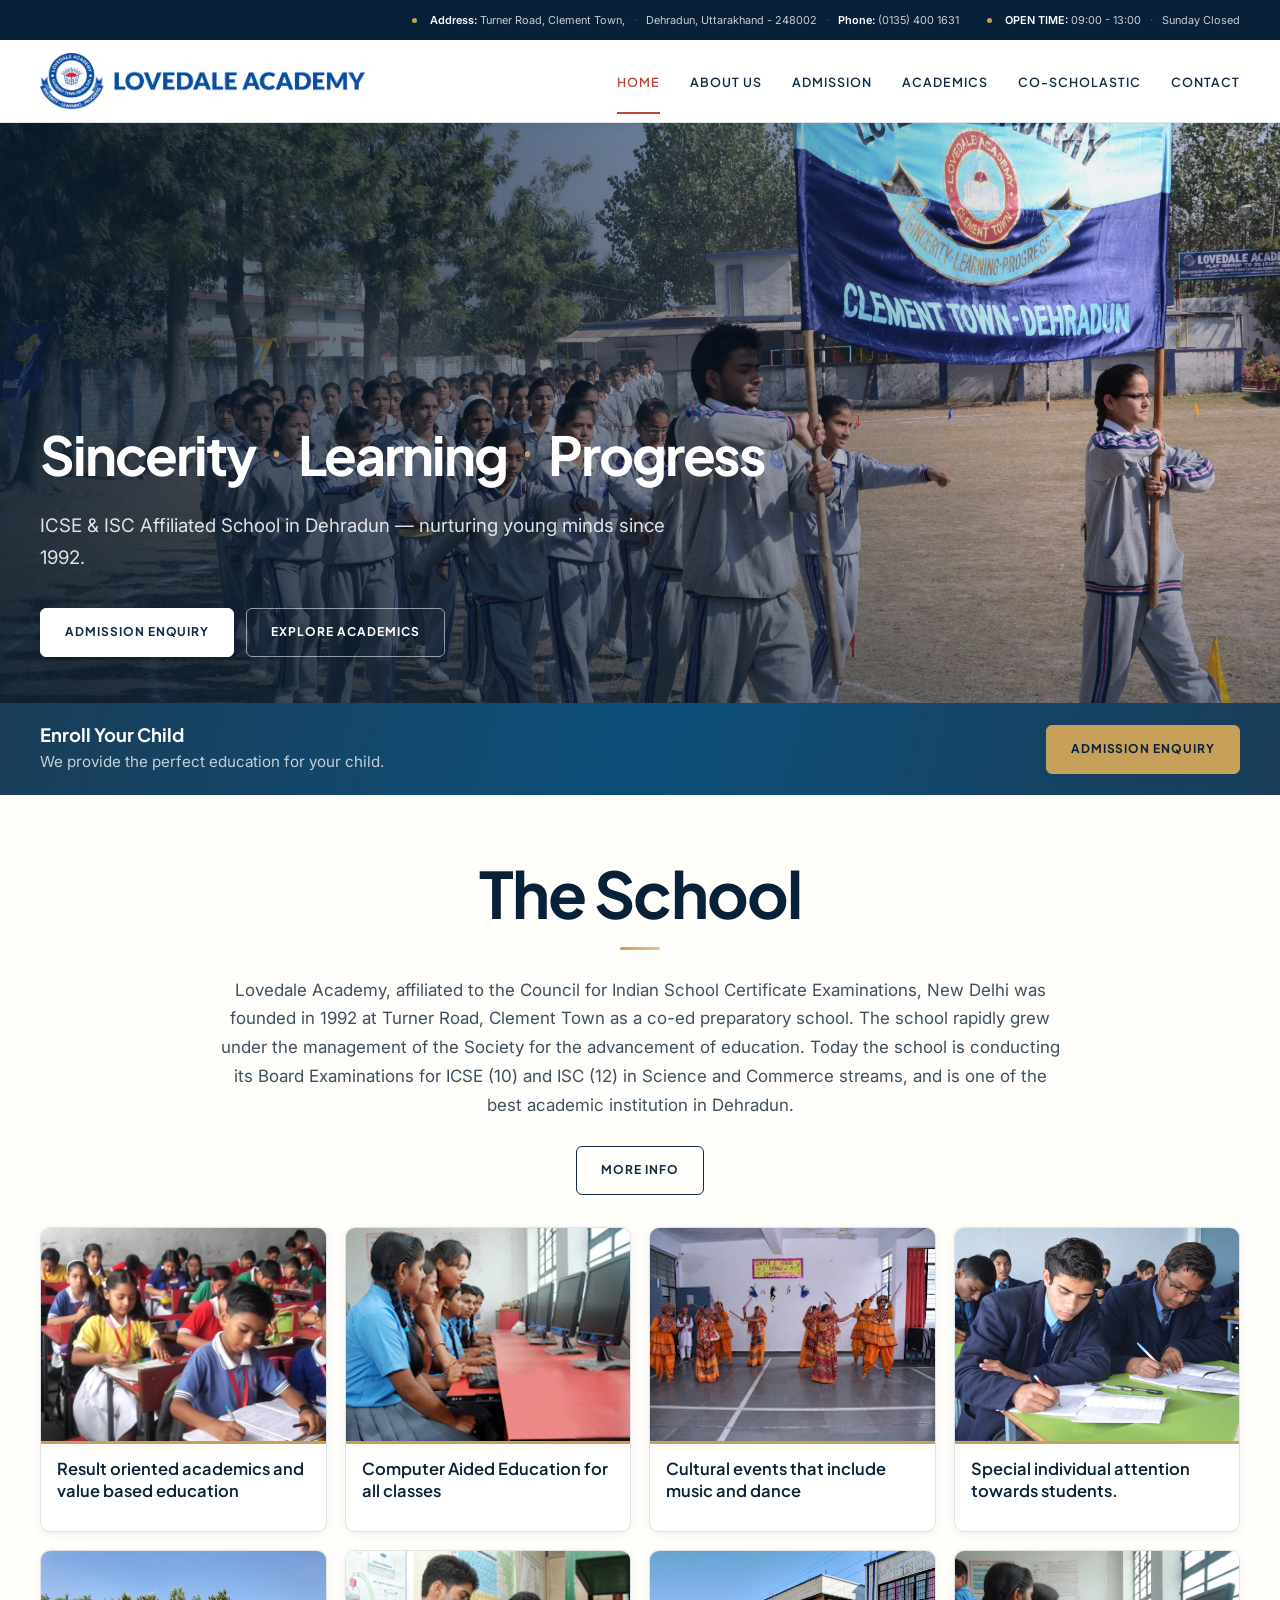
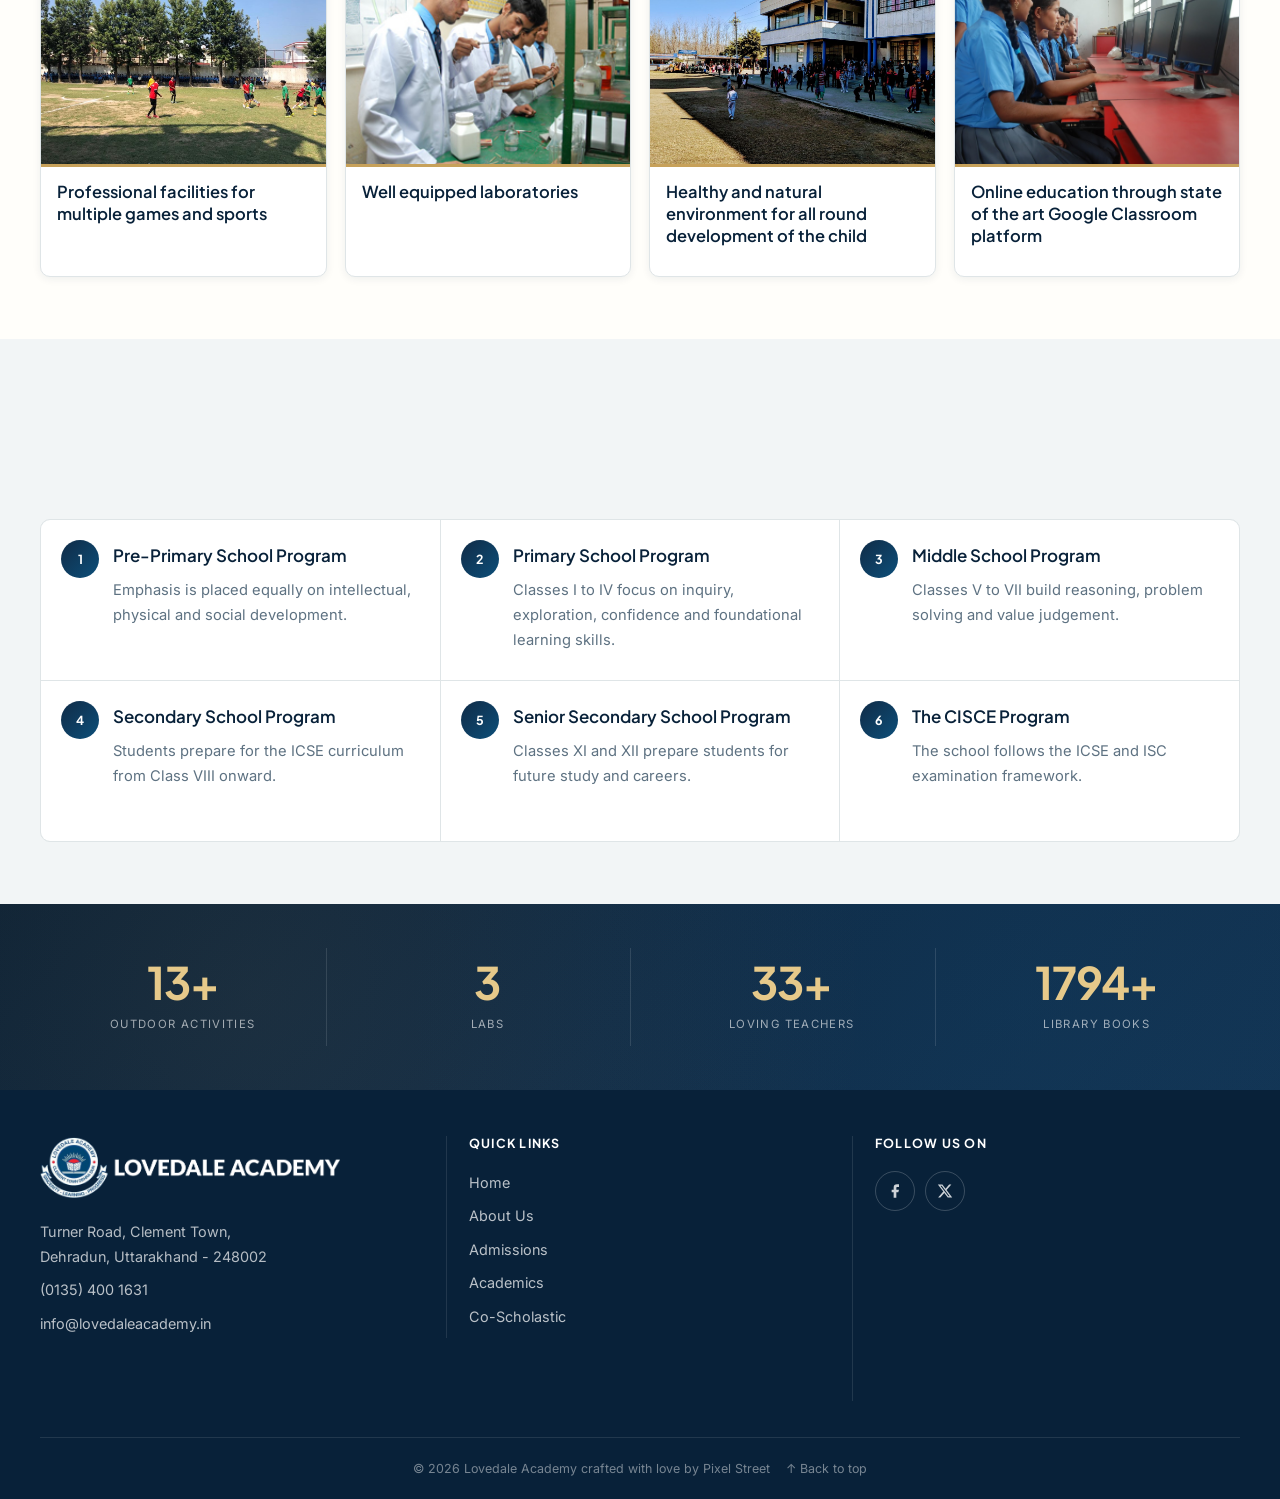
==== index.html @ 9c89d518 "Add high-res crest favicons, hero preloads, standardized tel links, and top body anchor across all p" ====
<!doctype html>
<html lang="en">
<head>
  <meta charset="utf-8">
  <meta name="viewport" content="width=device-width, initial-scale=1">
  <title>Lovedale Academy | Sincerity ⏺ Learning ⏺ Progress</title>
  <meta name="description" content="Lovedale Academy, Clement Town, Dehradun — an ICSE and ISC affiliated school founded in 1992. Enrol your child in one of Dehradun's best schools.">
  <meta name="theme-color" content="#082139">
  <!-- Open Graph -->
  <meta property="og:title" content="Lovedale Academy | Sincerity · Learning · Progress">
  <meta property="og:description" content="ICSE &amp; ISC affiliated school in Clement Town, Dehradun. Founded 1992. Admissions open.">
  <meta property="og:type" content="website">
  <meta property="og:url" content="https://lovedaleac.github.io/website/">
  <meta property="og:image" content="https://lovedaleac.github.io/website/assets/images/site/media/2022/07/sincerity-scaled.jpg">
  <!-- Favicon -->
  <link rel="icon" type="image/png" sizes="32x32" href="assets/images/favicon-32.png">
  <link rel="apple-touch-icon" sizes="180x180" href="assets/images/favicon.png">
  <!-- Performance -->
  <link rel="preconnect" href="https://fonts.googleapis.com">
  <link rel="preconnect" href="https://fonts.gstatic.com" crossorigin>
  <link rel="preload" as="image" href="assets/images/site/media/2022/07/sincerity-scaled.jpg" fetchpriority="high">
  <link rel="stylesheet" href="assets/css/lovedale.css?v=10">
</head>
<body id="top">
  <header class="site-header">
    <div class="topbar">
      <div class="wrap">
        <a class="top-logo" href="./" aria-label="Lovedale Academy home"><img src="assets/images/site/media/2022/04/lovedale-logo-full.png" alt="Lovedale Academy"></a>
        <div class="top-widgets" aria-label="School contact details">
          <div class="header-widget address-widget">
            <span class="header-icon" aria-hidden="true"></span>
            <div class="widget-copy"><p><strong>Address:</strong> Turner Road, Clement Town,</p><p>Dehradun, Uttarakhand - 248002</p><p><strong>Phone:</strong> (0135) 400 1631</p></div>
          </div>
          <div class="header-widget time-widget">
            <span class="header-icon" aria-hidden="true"></span>
            <div class="widget-copy"><p><strong>OPEN TIME:</strong> 09:00 - 13:00</p><p>Sunday Closed</p></div>
          </div>
        </div>
      </div>
    </div>
    <nav class="nav" aria-label="Main navigation"><div class="wrap">
      <a class="brand" href="./"><img class="brand-mark" src="assets/images/site/media/2022/04/Lovedale_trans_logo-1-full.png" alt="Lovedale Academy logo"><span><strong>Lovedale Academy</strong><span>Sincerity ⏺ Learning ⏺ Progress</span></span></a>
      <button class="nav-toggle" type="button" aria-expanded="false" aria-label="Open navigation"><span></span><span></span><span></span><span></span></button>
      <ul class="menu"><li><a href="./" aria-current="page">Home</a></li><li><a href="about-us/">About Us</a></li><li><a href="admission/">Admission</a></li><li><a href="academics/">Academics</a></li><li><a href="co-scholastic/">Co-scholastic</a></li><li><a href="contact-us/">Contact</a></li></ul>
    </div></nav>
  </header>

  <main>
    <section class="hero">
      <div class="hero-bg" aria-hidden="true"></div>
      <div class="section">
        <h1 class="motto" aria-label="Sincerity ⏺ Learning ⏺ Progress"><span class="motto-word">Sincerity</span><span class="motto-word">Learning</span><span class="motto-word">Progress</span></h1>
        <p class="hero-tagline">ICSE &amp; ISC Affiliated School in Dehradun &mdash; nurturing young minds since 1992.</p>
        <div class="actions">
          <a class="button" href="admission/">Admission Enquiry</a>
          <a class="button outline" href="academics/">Explore Academics</a>
        </div>
      </div>
    </section>

    <section class="announcement admission-callout">
      <div class="inner">
        <div>
          <h3>Enroll Your Child</h3>
          <p>We provide the perfect education for your child.</p>
        </div>
        <a class="button" href="admission/">Admission Enquiry</a>
      </div>
    </section>

    <section class="section">
      <div class="section-head center reveal">
        <h2>The School</h2>
      </div>
      <div class="school-intro reveal">
        <p>Lovedale Academy, affiliated to the Council for Indian School Certificate Examinations, New Delhi was founded in 1992 at Turner Road, Clement Town as a co-ed preparatory school. The school rapidly grew under the management of the Society for the advancement of education. Today the school is conducting its Board Examinations for ICSE (10) and ISC (12) in Science and Commerce streams, and is one of the best academic institution in Dehradun.</p>
        <a class="button outline" href="about-us/">More Info</a>
      </div>
        <div class="grid four">
          <article class="card reveal reveal-delay-1"><img src="assets/images/site/media/2022/03/img-2.jpg" alt="Students in class"><div class="body"><h3>Result oriented academics and value based education</h3></div></article>
          <article class="card reveal reveal-delay-2"><img src="assets/images/site/media/2022/06/image-3.jpg" alt="Computer lab"><div class="body"><h3>Computer Aided Education for all classes</h3></div></article>
          <article class="card reveal reveal-delay-3"><img src="assets/images/site/media/2022/03/cultural.jpg" alt="Cultural event at Lovedale"><div class="body"><h3>Cultural events that include music and dance</h3></div></article>
          <article class="card reveal reveal-delay-4"><img src="assets/images/site/media/2022/04/exam.jpg" alt="Students receiving attention"><div class="body"><h3>Special individual attention towards students.</h3></div></article>
          <article class="card reveal reveal-delay-1"><img src="assets/images/site/media/2022/03/Untitled.jpg" alt="Sports at Lovedale"><div class="body"><h3>Professional facilities for multiple games and sports</h3></div></article>
          <article class="card reveal reveal-delay-2"><img src="assets/images/site/media/2022/06/image-4.jpg" alt="Science laboratory"><div class="body"><h3>Well equipped laboratories</h3></div></article>
          <article class="card reveal reveal-delay-3"><img src="assets/images/site/media/2022/03/the-school-img.jpg" alt="Lovedale campus"><div class="body"><h3>Healthy and natural environment for all round development of the child</h3></div></article>
          <article class="card reveal reveal-delay-4"><img src="assets/images/site/media/2022/03/computer.jpg" alt="Online education"><div class="body"><h3>Online education through state of the art Google Classroom platform</h3></div></article>
        </div>
    </section>

    <section class="section soft">
      <div class="inner">
      <div class="section-head center reveal">
        <h2>Our Academics</h2>
      </div>
      <div class="grid steps">
        <article class="program reveal reveal-delay-1"><span class="num">1</span><div><h3>Pre-Primary School Program</h3><p>Emphasis is placed equally on intellectual, physical and social development.</p></div></article>
        <article class="program reveal reveal-delay-2"><span class="num">2</span><div><h3>Primary School Program</h3><p>Classes I to IV focus on inquiry, exploration, confidence and foundational learning skills.</p></div></article>
        <article class="program reveal reveal-delay-3"><span class="num">3</span><div><h3>Middle School Program</h3><p>Classes V to VII build reasoning, problem solving and value judgement.</p></div></article>
        <article class="program reveal reveal-delay-4"><span class="num">4</span><div><h3>Secondary School Program</h3><p>Students prepare for the ICSE curriculum from Class VIII onward.</p></div></article>
        <article class="program reveal reveal-delay-5"><span class="num">5</span><div><h3>Senior Secondary School Program</h3><p>Classes XI and XII prepare students for future study and careers.</p></div></article>
        <article class="program reveal reveal-delay-6"><span class="num">6</span><div><h3>The CISCE Program</h3><p>The school follows the ICSE and ISC examination framework.</p></div></article>
      </div>
      </div>
    </section>

    <section class="section stats">
      <div class="grid four">
        <div class="stat reveal reveal-delay-1"><strong data-target="21" data-suffix="+">21+</strong><span>Outdoor Activities</span></div>
        <div class="stat reveal reveal-delay-2"><strong data-target="5">5</strong><span>Labs</span></div>
        <div class="stat reveal reveal-delay-3"><strong data-target="55" data-suffix="+">55+</strong><span>Loving Teachers</span></div>
        <div class="stat reveal reveal-delay-4"><strong data-target="3000" data-suffix="+">3000+</strong><span>Library Books</span></div>
      </div>
    </section>
  </main>

  <footer class="footer"><div class="wrap">
    <div class="grid three">
      <div><h3>Lovedale Academy</h3><p>Turner Road, Clement Town,<br>Dehradun, Uttarakhand - 248002</p><p><a href="tel:+911354001631">(0135) 400 1631</a></p><p><a href="mailto:info@lovedaleacademy.in">info@lovedaleacademy.in</a></p></div>
      <div><h3>Quick Links</h3><p><a href="./">Home</a></p><p><a href="about-us/">About Us</a></p><p><a href="admission/">Admissions</a></p><p><a href="academics/">Academics</a></p><p><a href="co-scholastic/">Co-Scholastic</a></p></div>
      <div><h3>Follow Us On</h3><p class="social">
        <a href="https://www.facebook.com/pages/category/Private-School/Lovedale-Academy-206906786098849/" aria-label="Facebook" rel="noopener noreferrer" target="_blank">
          <svg viewBox="0 0 24 24" aria-hidden="true"><path d="M18 2h-3a5 5 0 0 0-5 5v3H7v4h3v8h4v-8h3l1-4h-4V7a1 1 0 0 1 1-1h3z"/></svg>
        </a>
        <a href="https://twitter.com/LovedaleAcademy" aria-label="Twitter / X" rel="noopener noreferrer" target="_blank">
          <svg viewBox="0 0 24 24" aria-hidden="true"><path d="M18.244 2.25h3.308l-7.227 8.26 8.502 11.24H16.17l-5.214-6.817L4.99 21.75H1.68l7.73-8.835L1.254 2.25H8.08l4.713 6.231zm-1.161 17.52h1.833L7.084 4.126H5.117z"/></svg>
        </a>
      </p><iframe class="footer-map" title="Lovedale Academy location" loading="lazy" referrerpolicy="no-referrer-when-downgrade" src="https://www.google.com/maps/embed?pb=!1m14!1m8!1m3!1d5794.670298335396!2d77.99849138282258!3d30.278925194876223!3m2!1i1024!2i768!4f13.1!3m3!1m2!1s0x0%3A0x893889ed2d765c8!2sLovedale%20Academy!5e0!3m2!1sen!2sin!4v1650264212124!5m2!1sen!2sin"></iframe></div>
    </div>
    <div class="bottom">© 2026 Lovedale Academy crafted with love by Pixel Street <a class="back-to-top" href="#top">↑ Back to top</a></div>
  </div></footer>
  <script src="assets/js/main.js"></script>
</body>
</html>
---- assets/css/lovedale.css ----
@import url("https://fonts.googleapis.com/css2?family=Plus+Jakarta+Sans:wght@400;500;600;700;800&family=Inter:wght@400;500;600&display=swap");

:root {
  --ink: #102b46;
  --ink-strong: #082139;
  --blue: #0d4f7a;
  --blue-soft: #e8f0f5;
  --red: #b9473d;
  --gold: #c7a15a;
  --gold-light: #e6c98a;
  --paper: #fffefa;
  --cream: #f5f1e8;
  --mist: #f2f5f6;
  --text: #3d5060;
  --muted: #5e7282;
  --line: #dfe5e7;
  --white: #ffffff;
  --shadow-sm: 0 2px 8px rgba(16, 43, 70, 0.07);
  --shadow: 0 8px 32px rgba(16, 43, 70, 0.1);
  --shadow-lg: 0 20px 56px rgba(16, 43, 70, 0.14);
  --radius: 10px;
  --radius-sm: 6px;
  font-family: "Inter", -apple-system, BlinkMacSystemFont, "Segoe UI", sans-serif;
}

* {
  box-sizing: border-box;
}

html {
  scroll-behavior: smooth;
  overflow-x: hidden;
}

body {
  margin: 0;
  color: var(--text);
  background: var(--paper);
  font-size: 16px;
  line-height: 1.7;
  -webkit-font-smoothing: antialiased;
  -webkit-tap-highlight-color: transparent;
  overflow-x: hidden;
}

body.menu-open {
  overflow: hidden;
}

img {
  display: block;
  max-width: 100%;
}

a {
  color: var(--ink);
  text-decoration: none;
  transition: color 180ms ease, background-color 180ms ease, border-color 180ms ease, transform 200ms ease, box-shadow 200ms ease;
}

a:hover {
  color: var(--red);
}

a:focus-visible,
button:focus-visible {
  outline: 3px solid rgba(199, 161, 90, 0.7);
  outline-offset: 4px;
}

.wrap,
.section,
.footer .wrap {
  width: min(1200px, calc(100% - 48px));
  margin: 0 auto;
}

/* ─── HEADER ─── */

.site-header {
  position: relative;
  z-index: 40;
  background: var(--white);
}

.topbar {
  background: var(--ink-strong);
  color: var(--white);
}

.topbar .wrap {
  min-height: 40px;
  display: flex;
  align-items: center;
  justify-content: flex-end;
  gap: 24px;
}

.top-logo {
  display: none;
}

.top-logo img {
  width: 100%;
  height: auto;
}

.top-widgets {
  display: flex;
  align-items: center;
  gap: 28px;
  margin-left: auto;
}

.header-widget {
  display: flex;
  align-items: center;
}

.header-icon {
  width: 5px;
  height: 5px;
  flex: 0 0 auto;
  margin-right: 13px;
  border-radius: 50%;
  background: var(--gold);
}

.widget-copy {
  display: flex;
  align-items: center;
  gap: 9px;
  padding-left: 0;
  border-left: 0;
}

.widget-copy p {
  margin: 0;
  color: rgba(255, 255, 255, 0.78);
  font-size: 0.68rem;
  line-height: 1.3;
  white-space: nowrap;
}

.widget-copy p + p::before {
  content: "·";
  margin-right: 9px;
  color: rgba(255, 255, 255, 0.3);
}

.widget-copy strong {
  color: var(--white);
  font-weight: 600;
}

/* ─── NAV ─── */

.nav {
  position: sticky;
  top: 0;
  z-index: 35;
  background: rgba(255, 255, 255, 0.96);
  border-top: 0;
  border-bottom: 1px solid var(--line);
  backdrop-filter: blur(14px);
  -webkit-backdrop-filter: blur(14px);
  box-shadow: var(--shadow-sm);
}

.nav .wrap {
  min-height: 82px;
  display: flex;
  align-items: center;
  justify-content: space-between;
  gap: 36px;
}

.brand {
  display: flex;
  width: min(325px, 30vw);
  flex: 0 0 auto;
}

.brand-mark {
  width: 100%;
  height: 58px;
  object-fit: contain;
  object-position: left center;
}

.brand > span {
  display: none;
}

.menu {
  display: flex;
  align-items: center;
  justify-content: center;
  gap: 30px;
  margin: 0;
  padding: 0;
  list-style: none;
}

.menu a {
  position: relative;
  display: block;
  padding: 22px 0 20px;
  color: var(--ink);
  font-family: "Plus Jakarta Sans", sans-serif;
  font-size: 0.78rem;
  font-weight: 600;
  letter-spacing: 0.08em;
  line-height: 24px;
  text-transform: uppercase;
}

.menu a::after {
  content: "";
  position: absolute;
  right: 0;
  bottom: 0;
  left: 0;
  height: 2px;
  background: var(--red);
  transform: scaleX(0);
  transform-origin: right;
  transition: transform 200ms ease;
}

.menu a:hover,
.menu a[aria-current="page"] {
  color: var(--red);
}

.menu a:hover::after,
.menu a[aria-current="page"]::after {
  transform: scaleX(1);
  transform-origin: left;
}

.nav-toggle {
  display: none;
  width: 42px;
  height: 42px;
  padding: 11px 8px;
  border: 0;
  background: transparent;
  cursor: pointer;
}

.nav-toggle span {
  display: block;
  width: 26px;
  height: 2px;
  margin: 5px 0;
  background: var(--ink);
  transition: transform 180ms ease, opacity 180ms ease;
}

.nav-toggle[aria-expanded="true"] span:nth-child(1),
.nav-toggle[aria-expanded="true"] span:nth-child(4) {
  opacity: 0;
}

.nav-toggle[aria-expanded="true"] span:nth-child(2) {
  transform: translateY(3.5px) rotate(45deg);
}

.nav-toggle[aria-expanded="true"] span:nth-child(3) {
  transform: translateY(-3.5px) rotate(-45deg);
}

/* ─── TYPOGRAPHY ─── */

h1,
h2,
h3,
h4,
h5 {
  margin: 0;
  color: var(--ink-strong);
  font-family: "Plus Jakarta Sans", sans-serif;
  line-height: 1.15;
}

h1,
h2 {
  letter-spacing: -0.03em;
}

/* ─── HERO ─── */

.hero {
  position: relative;
  min-height: min(580px, calc(100vh - 159px));
  display: grid;
  align-items: end;
  overflow: hidden;
  color: var(--white);
}

.hero::before {
  content: "";
  position: absolute;
  inset: 0;
  background:
    linear-gradient(90deg, rgba(6, 26, 44, 0.82) 0%, rgba(6, 26, 44, 0.42) 52%, rgba(6, 26, 44, 0.06) 82%),
    linear-gradient(0deg, rgba(6, 26, 44, 0.38), transparent 50%);
  z-index: 1;
}

.hero-bg {
  position: absolute;
  inset: -5%;
  background: url("../images/site/media/2022/07/sincerity-scaled.jpg") center 42% / cover no-repeat;
  animation: kenburns 20s ease-in-out infinite alternate;
  will-change: transform;
}

@keyframes kenburns {
  from { transform: scale(1); }
  to   { transform: scale(1.07); }
}

.hero .section {
  position: relative;
  z-index: 2;
  padding-top: 72px;
  padding-bottom: 46px;
}

.hero .hero-copy {
  max-width: 720px;
}

.eyebrow {
  margin: 0 0 18px;
  color: var(--red);
  font-family: "Plus Jakarta Sans", sans-serif;
  font-size: 0.72rem;
  font-weight: 700;
  letter-spacing: 0.16em;
  text-transform: uppercase;
}

.hero .eyebrow {
  color: #f2d69f;
}

.hero h1 {
  max-width: 1120px;
  color: var(--white);
  font-size: clamp(2.4rem, 4.2vw, 4rem);
  font-weight: 700;
  line-height: 1.05;
}

.hero .motto {
  display: flex;
  align-items: center;
  flex-wrap: wrap;
  gap: 0.12em 0;
  letter-spacing: -0.04em;
}

.hero .motto-word {
  display: inline-flex;
  align-items: center;
  white-space: nowrap;
  opacity: 0;
  transform: translateY(20px);
  animation: fadeUp 0.6s forwards;
}

.hero .motto-word:nth-child(1) { animation-delay: 0.1s; }
.hero .motto-word:nth-child(2) { animation-delay: 0.28s; }
.hero .motto-word:nth-child(3) { animation-delay: 0.46s; }

@keyframes fadeUp {
  to {
    opacity: 1;
    transform: translateY(0);
  }
}

.hero .motto-word + .motto-word::before {
  content: "";
  width: 0.1em;
  height: 0.1em;
  margin: 0 0.34em;
  flex: 0 0 auto;
  border-radius: 50%;
  background: var(--gold);
}

.hero-tagline {
  margin: 20px 0 32px;
  color: rgba(255, 255, 255, 0.82);
  font-size: clamp(0.95rem, 1.5vw, 1.1rem);
  font-weight: 400;
  line-height: 1.7;
  opacity: 0;
  animation: fadeUp 0.6s 0.6s forwards;
}

.hero p {
  max-width: 650px;
  margin: 28px 0 34px;
  color: rgba(255, 255, 255, 0.86);
  font-size: clamp(1rem, 1.6vw, 1.17rem);
  line-height: 1.7;
}

.hero .actions {
  opacity: 0;
  animation: fadeUp 0.6s 0.76s forwards;
}

.actions {
  display: flex;
  align-items: center;
  flex-wrap: wrap;
  gap: 12px;
}

/* ─── BUTTONS ─── */

.button {
  min-height: 49px;
  display: inline-flex;
  align-items: center;
  justify-content: center;
  padding: 13px 24px;
  border: 1px solid var(--ink);
  border-radius: var(--radius-sm);
  background: var(--ink);
  color: var(--white);
  font-family: "Plus Jakarta Sans", sans-serif;
  font-size: 0.75rem;
  font-weight: 700;
  letter-spacing: 0.08em;
  line-height: 1.2;
  text-transform: uppercase;
  box-shadow: var(--shadow-sm);
}

.button:hover,
.button.secondary {
  border-color: var(--red);
  background: var(--red);
  color: var(--white);
  transform: translateY(-2px);
  box-shadow: 0 8px 24px rgba(185, 71, 61, 0.3);
}

.button.outline {
  border-color: var(--ink);
  background: transparent;
  color: var(--ink);
  box-shadow: none;
}

.button.outline:hover {
  border-color: var(--ink);
  background: var(--ink);
  color: var(--white);
  transform: translateY(-2px);
}

.hero .button {
  border-color: var(--white);
  background: var(--white);
  color: var(--ink);
  box-shadow: 0 4px 20px rgba(0,0,0,0.18);
}

.hero .button:hover {
  border-color: var(--gold);
  background: var(--gold);
  color: var(--ink-strong);
  box-shadow: 0 8px 28px rgba(199,161,90,0.35);
}

.hero .button.outline {
  border-color: rgba(255, 255, 255, 0.55);
  background: transparent;
  color: var(--white);
  box-shadow: none;
}

.hero .button.outline:hover {
  border-color: var(--white);
  background: rgba(255, 255, 255, 0.14);
  color: var(--white);
}

.hero-facts {
  display: flex;
  flex-wrap: wrap;
  gap: 12px 28px;
  margin-top: 48px;
  color: rgba(255, 255, 255, 0.72);
  font-size: 0.76rem;
  letter-spacing: 0.08em;
  text-transform: uppercase;
}

.hero-facts span {
  display: flex;
  align-items: center;
  gap: 10px;
}

.hero-facts span::before {
  content: "";
  width: 5px;
  height: 5px;
  border-radius: 50%;
  background: var(--gold);
}

/* ─── ANNOUNCEMENT / ADMISSION CALLOUT ─── */

.announcement {
  width: 100%;
  padding: 0;
  background: var(--cream);
  color: var(--ink);
}

.announcement.admission-callout {
  width: 100%;
  margin: 0;
  background: linear-gradient(105deg, #1a3d58 0%, #0d4f7a 50%, #1a3d58 100%);
  border-bottom: none;
}

.announcement.admission-callout .inner {
  width: min(1200px, calc(100% - 48px));
  min-height: 92px;
  display: flex;
  align-items: center;
  justify-content: space-between;
  gap: 28px;
  padding: 18px 0;
  margin: 0 auto;
}

.announcement.admission-callout h3 {
  color: var(--white);
  font-size: 1.15rem;
  font-weight: 700;
}

.announcement.admission-callout p {
  margin: 4px 0 0;
  color: rgba(255, 255, 255, 0.75);
  font-size: 0.95rem;
}

.announcement.admission-callout .button {
  flex-shrink: 0;
  border-color: var(--gold);
  background: var(--gold);
  color: var(--ink-strong);
  animation: pulse-glow 2.5s ease-in-out infinite;
}

.announcement.admission-callout .button:hover {
  border-color: var(--gold-light);
  background: var(--gold-light);
  color: var(--ink-strong);
  animation: none;
  transform: translateY(-2px);
}

@keyframes pulse-glow {
  0%, 100% { box-shadow: 0 4px 16px rgba(199,161,90,0.3); }
  50%       { box-shadow: 0 4px 28px rgba(199,161,90,0.6); }
}

.announcement .inner {
  width: min(1200px, calc(100% - 48px));
  min-height: 108px;
  margin: 0 auto;
  display: grid;
  grid-template-columns: auto 1fr auto;
  align-items: center;
  gap: 24px;
}

.announcement .icon {
  width: 52px;
  height: 52px;
  display: grid;
  place-items: center;
  border: 1px solid rgba(16, 43, 70, 0.18);
  border-radius: 50%;
  color: var(--red);
  font-family: "Plus Jakarta Sans", sans-serif;
  font-size: 0.7rem;
  font-weight: 700;
  letter-spacing: 0.04em;
}

.announcement h2,
.announcement h3 {
  font-size: 1.15rem;
  font-weight: 600;
}

.announcement p {
  margin: 5px 0 0;
  color: var(--muted);
}

/* ─── SECTIONS ─── */

.section {
  padding-top: 62px;
  padding-bottom: 62px;
}

.section.tight {
  padding-top: 38px;
  padding-bottom: 38px;
}

.section.soft {
  width: 100%;
  max-width: none;
  background: var(--mist);
}

.section.soft > .inner,
.band > .inner {
  width: min(1200px, calc(100% - 48px));
  margin: 0 auto;
}

.section-head {
  max-width: 780px;
  margin-bottom: 26px;
}

.section-head.center {
  margin-right: auto;
  margin-left: auto;
  text-align: center;
}

.section-head h1,
.section-head h2 {
  font-size: clamp(2.4rem, 5vw, 4.2rem);
  font-weight: 700;
}

.section-head::after,
.divider::after {
  content: "";
  display: block;
  width: 40px;
  height: 3px;
  margin-top: 16px;
  background: linear-gradient(90deg, var(--gold), var(--gold-light));
  border-radius: 2px;
}

.section-head.center::after,
.divider.center::after {
  margin-right: auto;
  margin-left: auto;
}

.lead {
  color: var(--text);
  font-size: 1.07rem;
}

/* ─── GRID ─── */

.grid {
  display: grid;
  gap: 18px;
}

.grid.two {
  grid-template-columns: repeat(2, minmax(0, 1fr));
}

.grid.three {
  grid-template-columns: repeat(3, minmax(0, 1fr));
}

.grid.four {
  grid-template-columns: repeat(4, minmax(0, 1fr));
}

/* ─── CARDS ─── */

.card {
  overflow: hidden;
  background: var(--white);
  border: 1px solid var(--line);
  border-radius: var(--radius);
  transition: transform 280ms ease, box-shadow 280ms ease;
  box-shadow: var(--shadow-sm);
}

.card:hover {
  transform: translateY(-5px);
  box-shadow: var(--shadow-lg);
}

.card.pad {
  min-height: 100%;
  padding: 22px;
}

.card img {
  width: 100%;
  aspect-ratio: 4 / 3;
  object-fit: cover;
  transition: transform 600ms ease;
}

.card:hover img {
  transform: scale(1.04);
}

.card h2 {
  margin-bottom: 16px;
  font-size: 1.55rem;
}

.card h3 {
  margin-bottom: 10px;
  font-size: 1.03rem;
  font-weight: 600;
  line-height: 1.35;
}

.card .body {
  padding: 14px 16px 18px;
  border-top: 3px solid var(--gold);
}

.card .body p {
  margin: 8px 0 0;
}

/* ─── FEATURE ─── */

.feature {
  display: grid;
  grid-template-columns: minmax(0, 0.9fr) minmax(420px, 1.1fr);
  gap: clamp(34px, 5vw, 64px);
  align-items: center;
}

.feature > div {
  max-width: 570px;
}

.feature h2 {
  margin-bottom: 24px;
  font-size: clamp(2.2rem, 4vw, 3.6rem);
  font-weight: 700;
}

.feature img {
  width: 100%;
  aspect-ratio: 4 / 3;
  object-fit: cover;
  border-radius: var(--radius);
  box-shadow: 26px 26px 0 var(--cream);
}

/* ─── SCHOOL INTRO ─── */

.school-intro {
  max-width: 840px;
  margin: 0 auto 32px;
  text-align: center;
}

.school-intro p {
  margin: 0 auto 26px;
  font-size: 1.06rem;
}

/* ─── FOUNDERS ─── */

.founders {
  display: grid;
  grid-template-columns: minmax(240px, 0.58fr) minmax(0, 1.42fr);
  gap: clamp(34px, 5vw, 62px);
  align-items: start;
}

.founder-portraits {
  display: grid;
  gap: 18px;
}

.founder-portraits .card img {
  aspect-ratio: 1 / 1;
  object-position: center top;
}

.founder-copy {
  max-width: 760px;
  color: var(--ink);
  font-size: 1.02rem;
  line-height: 1.85;
}

.founder-copy p {
  margin: 0 0 22px;
}

.founder-signature {
  color: var(--blue);
  font-family: "Plus Jakarta Sans", sans-serif;
  font-size: 1.15rem;
  font-weight: 600;
}

/* ─── ACADEMICS STEPS ─── */

.grid.steps {
  grid-template-columns: repeat(3, minmax(0, 1fr));
  gap: 1px;
  background: var(--line);
  border: 1px solid var(--line);
  border-radius: var(--radius);
  overflow: hidden;
}

.program {
  min-height: 160px;
  display: grid;
  grid-template-columns: auto 1fr;
  align-content: start;
  gap: 14px;
  padding: 20px;
  background: var(--white);
  transition: background 220ms ease;
}

.program:hover {
  background: #fafeff;
}

.program .num {
  width: 38px;
  height: 38px;
  display: grid;
  place-items: center;
  border-radius: 50%;
  background: linear-gradient(135deg, var(--ink), var(--blue));
  color: var(--white);
  font-family: "Plus Jakarta Sans", sans-serif;
  font-size: 0.78rem;
  font-weight: 700;
}

.program h3 {
  margin: 6px 0 12px;
  font-size: 1.06rem;
  font-weight: 600;
}

.program p {
  margin: 0;
  color: var(--muted);
  font-size: 0.92rem;
}

/* ─── STATS ─── */

.stats {
  width: 100%;
  max-width: none;
  padding-top: 44px;
  padding-bottom: 44px;
  background: linear-gradient(135deg, #0a2035 0%, #102b46 50%, #133352 100%);
  color: var(--white);
  position: relative;
  overflow: hidden;
}

.stats::before {
  content: "";
  position: absolute;
  inset: 0;
  background-image: radial-gradient(circle at 20% 50%, rgba(199,161,90,0.08) 0%, transparent 60%),
                    radial-gradient(circle at 80% 50%, rgba(13,79,122,0.15) 0%, transparent 60%);
}

.stats .grid {
  position: relative;
  width: min(1200px, calc(100% - 48px));
  margin: 0 auto;
}

.stat {
  min-height: 98px;
  display: flex;
  flex-direction: column;
  align-items: center;
  justify-content: center;
  text-align: center;
  border-right: 1px solid rgba(255, 255, 255, 0.12);
}

.stat:last-child {
  border-right: 0;
}

.stat strong {
  display: block;
  color: var(--gold-light);
  font-family: "Plus Jakarta Sans", sans-serif;
  font-size: clamp(2.2rem, 3.5vw, 2.8rem);
  font-weight: 700;
  line-height: 1;
  letter-spacing: -0.02em;
}

.stat span {
  display: block;
  margin-top: 10px;
  color: rgba(255, 255, 255, 0.6);
  font-size: 0.71rem;
  letter-spacing: 0.12em;
  text-transform: uppercase;
}

/* ─── SPLIT PAGE HERO (SUBPAGES) ─── */

.split-page {
  position: relative;
  width: 100%;
  max-width: none;
  min-height: 400px;
  display: grid;
  align-items: end;
  overflow: hidden;
  padding-top: 0;
  padding-bottom: 0;
  background-color: var(--ink);
  background-position: center;
  background-size: cover;
  color: var(--white);
  border-bottom: 0;
}

.split-page::before {
  content: "";
  position: absolute;
  inset: 0;
  background:
    linear-gradient(90deg, rgba(6, 26, 44, 0.82) 0%, rgba(6, 26, 44, 0.44) 55%, rgba(6, 26, 44, 0.08) 85%),
    linear-gradient(0deg, rgba(6, 26, 44, 0.35), transparent 50%);
}

.split-about {
  background-image: url("../images/site/media/2022/03/the-school-img.jpg");
  background-position: center 48%;
}

.split-admission {
  background-image: url("../images/site/media/2022/03/pre-primary.jpg");
  background-position: center 42%;
}

.split-academics {
  background-image: url("../images/site/media/2022/03/higher.jpg");
  background-position: center 45%;
}

.split-co-scholastic {
  background-image: url("../images/site/media/2022/03/sports.jpg");
  background-position: center 48%;
}

.split-contact {
  background-image: url("../images/site/media/2022/03/banner-imag-1.jpg");
  background-position: center 42%;
}

.split-page .section-head {
  position: relative;
  z-index: 1;
  width: min(760px, calc(100% - 48px));
  margin: 0 0 48px max(24px, calc((100vw - 1200px) / 2));
  padding: 0;
  background: transparent;
  box-shadow: none;
  backdrop-filter: none;
  -webkit-backdrop-filter: none;
  border-radius: 0;
}

.split-page .section-head::after {
  background: linear-gradient(90deg, var(--gold), var(--gold-light));
}

.split-page h1 {
  color: var(--white);
  font-size: clamp(2.4rem, 4vw, 3.8rem);
  font-weight: 700;
  text-shadow: 0 2px 16px rgba(6, 26, 44, 0.4);
}

.split-page p {
  max-width: 600px;
  color: rgba(255, 255, 255, 0.88);
  font-size: 1.05rem;
}

.split-page .eyebrow {
  color: var(--gold-light);
  text-shadow: none;
}

/* ─── LIST ─── */

.list {
  margin: 20px 0 0;
  padding-left: 1.15rem;
}

.list li {
  margin-bottom: 11px;
}

.list li::marker {
  color: var(--gold);
}

/* ─── NOTICE ─── */

.notice {
  margin: 28px 0;
  padding: 17px 22px;
  border-left: 4px solid var(--gold);
  background: var(--cream);
  border-radius: 0 var(--radius-sm) var(--radius-sm) 0;
  color: var(--ink);
}

/* ─── CONTACT STRIP ─── */

.contact-strip {
  width: 100%;
  max-width: none;
  padding: 0;
  background: var(--ink);
  color: var(--white);
}

.contact-strip h2 {
  color: var(--white);
}

.contact-strip .inner {
  width: min(1200px, calc(100% - 48px));
  min-height: 108px;
  margin: 0 auto;
  display: flex;
  align-items: center;
  justify-content: space-between;
  gap: 24px;
}

/* ─── MAP ─── */

.map {
  width: 100%;
  min-height: 480px;
  display: block;
  border: 0;
  border-radius: var(--radius);
  filter: saturate(0.72) contrast(1.05);
}

/* ─── FOOTER ─── */

.footer {
  background: var(--ink-strong);
  color: rgba(255, 255, 255, 0.7);
}

.footer .grid {
  align-items: start;
  padding: 46px 0 36px;
}

.footer .grid > div + div {
  padding-left: 22px;
  border-left: 1px solid rgba(255, 255, 255, 0.10);
}

.footer .grid > div:first-child::before {
  content: "";
  display: block;
  width: min(300px, 100%);
  height: 62px;
  margin-bottom: 22px;
  background: url("../images/site/media/2022/04/lovedale-logo-full.png") left center / contain no-repeat;
}

.footer .grid > div:first-child h3 {
  display: none;
}

.footer h2,
.footer h3 {
  margin-bottom: 20px;
  color: var(--white);
  font-size: 0.78rem;
  font-weight: 700;
  letter-spacing: 0.1em;
  text-transform: uppercase;
}

.footer p {
  margin: 0 0 9px;
  font-size: 0.9rem;
}

.footer a {
  color: rgba(255, 255, 255, 0.72);
}

.footer a:hover {
  color: var(--gold);
}

.footer .social {
  display: flex;
  gap: 10px;
  margin-bottom: 22px;
}

.footer .social a {
  width: 40px;
  height: 40px;
  display: grid;
  place-items: center;
  border: 1px solid rgba(255, 255, 255, 0.2);
  border-radius: 50%;
  color: rgba(255, 255, 255, 0.8);
  transition: border-color 180ms ease, color 180ms ease, background-color 180ms ease, transform 180ms ease;
}

.footer .social a:hover {
  border-color: var(--gold);
  color: var(--gold);
  background-color: rgba(199, 161, 90, 0.1);
  transform: translateY(-2px);
}

.footer .social svg {
  width: 16px;
  height: 16px;
  fill: currentColor;
}

.footer-map {
  width: 100%;
  height: 160px;
  border: 0;
  border-radius: var(--radius-sm);
  filter: saturate(0.55) contrast(1.05);
}

.footer .bottom {
  padding: 20px 0;
  border-top: 1px solid rgba(255, 255, 255, 0.1);
  color: rgba(255, 255, 255, 0.45);
  font-size: 0.78rem;
  text-align: center;
  display: flex;
  align-items: center;
  justify-content: center;
  gap: 16px;
}

.footer .back-to-top {
  color: rgba(255, 255, 255, 0.45);
  font-size: 0.78rem;
  text-decoration: none;
  transition: color 180ms;
}

.footer .back-to-top:hover {
  color: var(--gold);
}

/* ─── SCROLL REVEAL ANIMATIONS ─── */

.reveal {
  opacity: 0;
  transform: translateY(28px);
  transition: opacity 0.55s ease, transform 0.55s ease;
}

.reveal.visible {
  opacity: 1;
  transform: translateY(0);
}

.reveal-delay-1 { transition-delay: 0.08s; }
.reveal-delay-2 { transition-delay: 0.16s; }
.reveal-delay-3 { transition-delay: 0.24s; }
.reveal-delay-4 { transition-delay: 0.32s; }
.reveal-delay-5 { transition-delay: 0.40s; }
.reveal-delay-6 { transition-delay: 0.48s; }
.reveal-delay-7 { transition-delay: 0.56s; }
.reveal-delay-8 { transition-delay: 0.64s; }

/* ─── RESPONSIVE ─── */

@media (max-width: 960px) {
  .topbar .wrap {
    gap: 22px;
  }

  .top-logo {
    width: min(310px, 34vw);
  }

  .time-widget {
    display: none;
  }

  .grid.four {
    grid-template-columns: repeat(2, minmax(0, 1fr));
  }

  .grid.steps {
    grid-template-columns: repeat(2, minmax(0, 1fr));
  }

  .feature {
    grid-template-columns: 1fr;
  }

  .founders {
    grid-template-columns: minmax(220px, 0.5fr) minmax(0, 1.5fr);
    gap: 30px;
  }

  .feature > div {
    max-width: 760px;
  }

  .feature img {
    box-shadow: 18px 18px 0 var(--cream);
  }
}

@media (max-width: 760px) {
  body {
    font-size: 15px;
  }

  .wrap,
  .section,
  .footer .wrap {
    width: min(100% - 32px, 1200px);
  }

  .topbar {
    display: none;
  }

  .nav .wrap {
    min-height: 75px;
    justify-content: space-between;
  }

  .brand {
    display: flex;
    width: min(250px, calc(100% - 62px));
  }

  .brand-mark {
    width: 100%;
    height: 47px;
    object-fit: contain;
    object-position: left center;
  }

  .brand > span {
    display: none;
  }

  .nav-toggle {
    display: block;
  }

  .menu {
    position: fixed;
    inset: 75px 0 0;
    display: flex;
    flex-direction: column;
    align-items: stretch;
    justify-content: flex-start;
    gap: 0;
    padding: 30px 24px;
    background: var(--paper);
    opacity: 0;
    pointer-events: none;
    transform: translateY(-12px);
    transition: opacity 180ms ease, transform 180ms ease;
  }

  .menu.open {
    opacity: 1;
    pointer-events: auto;
    transform: translateY(0);
  }

  .menu li {
    border-bottom: 1px solid var(--line);
  }

  .menu a {
    padding: 17px 4px;
    font-size: 0.88rem;
  }

  .menu a::after {
    display: none;
  }

  .hero {
    min-height: 500px;
    align-items: end;
  }

  .hero .section {
    padding-top: 80px;
    padding-bottom: 42px;
  }

  .hero .motto {
    flex-direction: column;
    align-items: flex-start;
    gap: 4px;
    letter-spacing: -0.03em;
  }

  .hero .motto-word + .motto-word::before {
    display: none;
  }

  .hero p {
    margin-top: 22px;
    margin-bottom: 27px;
  }

  .hero-facts {
    gap: 10px 18px;
    margin-top: 34px;
  }

  .announcement .inner {
    width: min(100% - 32px, 1200px);
    grid-template-columns: auto 1fr;
    padding: 22px 0;
  }

  .announcement .button {
    grid-column: 1 / -1;
    width: 100%;
  }

  .announcement.admission-callout {
    width: 100%;
    margin-top: 0;
  }

  .announcement.admission-callout .inner {
    width: min(100% - 32px, 1200px);
    padding: 22px 0;
    flex-direction: column;
    align-items: flex-start;
  }

  .announcement.admission-callout .button {
    width: 100%;
  }

  .section {
    padding-top: 48px;
    padding-bottom: 48px;
  }

  .section.soft > .inner,
  .band > .inner {
    width: min(100% - 32px, 1200px);
  }

  .section-head {
    margin-bottom: 20px;
  }

  .section-head h1,
  .section-head h2 {
    font-size: clamp(2.2rem, 11vw, 3.2rem);
  }

  .grid.two,
  .grid.three,
  .grid.four,
  .grid.steps {
    grid-template-columns: 1fr;
  }

  .grid.steps {
    gap: 1px;
  }

  .program {
    min-height: auto;
  }

  .feature {
    gap: 32px;
  }

  .founders {
    grid-template-columns: 1fr;
  }

  .founder-portraits {
    grid-template-columns: repeat(2, minmax(0, 1fr));
  }

  .feature img {
    box-shadow: 12px 12px 0 var(--cream);
  }

  .stats .grid {
    width: min(100% - 32px, 1200px);
    grid-template-columns: repeat(2, minmax(0, 1fr));
  }

  .stat {
    min-height: 110px;
    border-right: 0;
    border-bottom: 1px solid rgba(255, 255, 255, 0.12);
  }

  .stat:nth-last-child(-n + 2) {
    border-bottom: 0;
  }

  .split-page {
    min-height: 340px;
  }

  .split-page .section-head {
    width: calc(100% - 32px);
    margin: 0 16px 36px;
    padding: 0;
  }

  .split-page h1 {
    font-size: clamp(2.1rem, 10vw, 2.9rem);
  }

  .contact-strip .inner {
    width: min(100% - 32px, 1200px);
    min-height: 132px;
    flex-direction: column;
    align-items: flex-start;
    justify-content: center;
  }

  .footer .grid {
    padding-top: 46px;
    padding-bottom: 32px;
  }

  .footer .grid > div + div {
    padding-top: 22px;
    padding-left: 0;
    border-top: 1px solid rgba(255, 255, 255, 0.10);
    border-left: 0;
  }

  .footer .bottom {
    flex-direction: column;
    gap: 8px;
  }
}

@media (prefers-reduced-motion: reduce) {
  html {
    scroll-behavior: auto;
  }

  *,
  *::before,
  *::after {
    scroll-behavior: auto !important;
    transition-duration: 0.01ms !important;
    animation-duration: 0.01ms !important;
    animation-iteration-count: 1 !important;
  }

  .hero .motto-word,
  .hero-tagline,
  .hero .actions {
    opacity: 1;
    transform: none;
    animation: none;
  }

  .hero-bg {
    animation: none;
    inset: 0;
  }
}
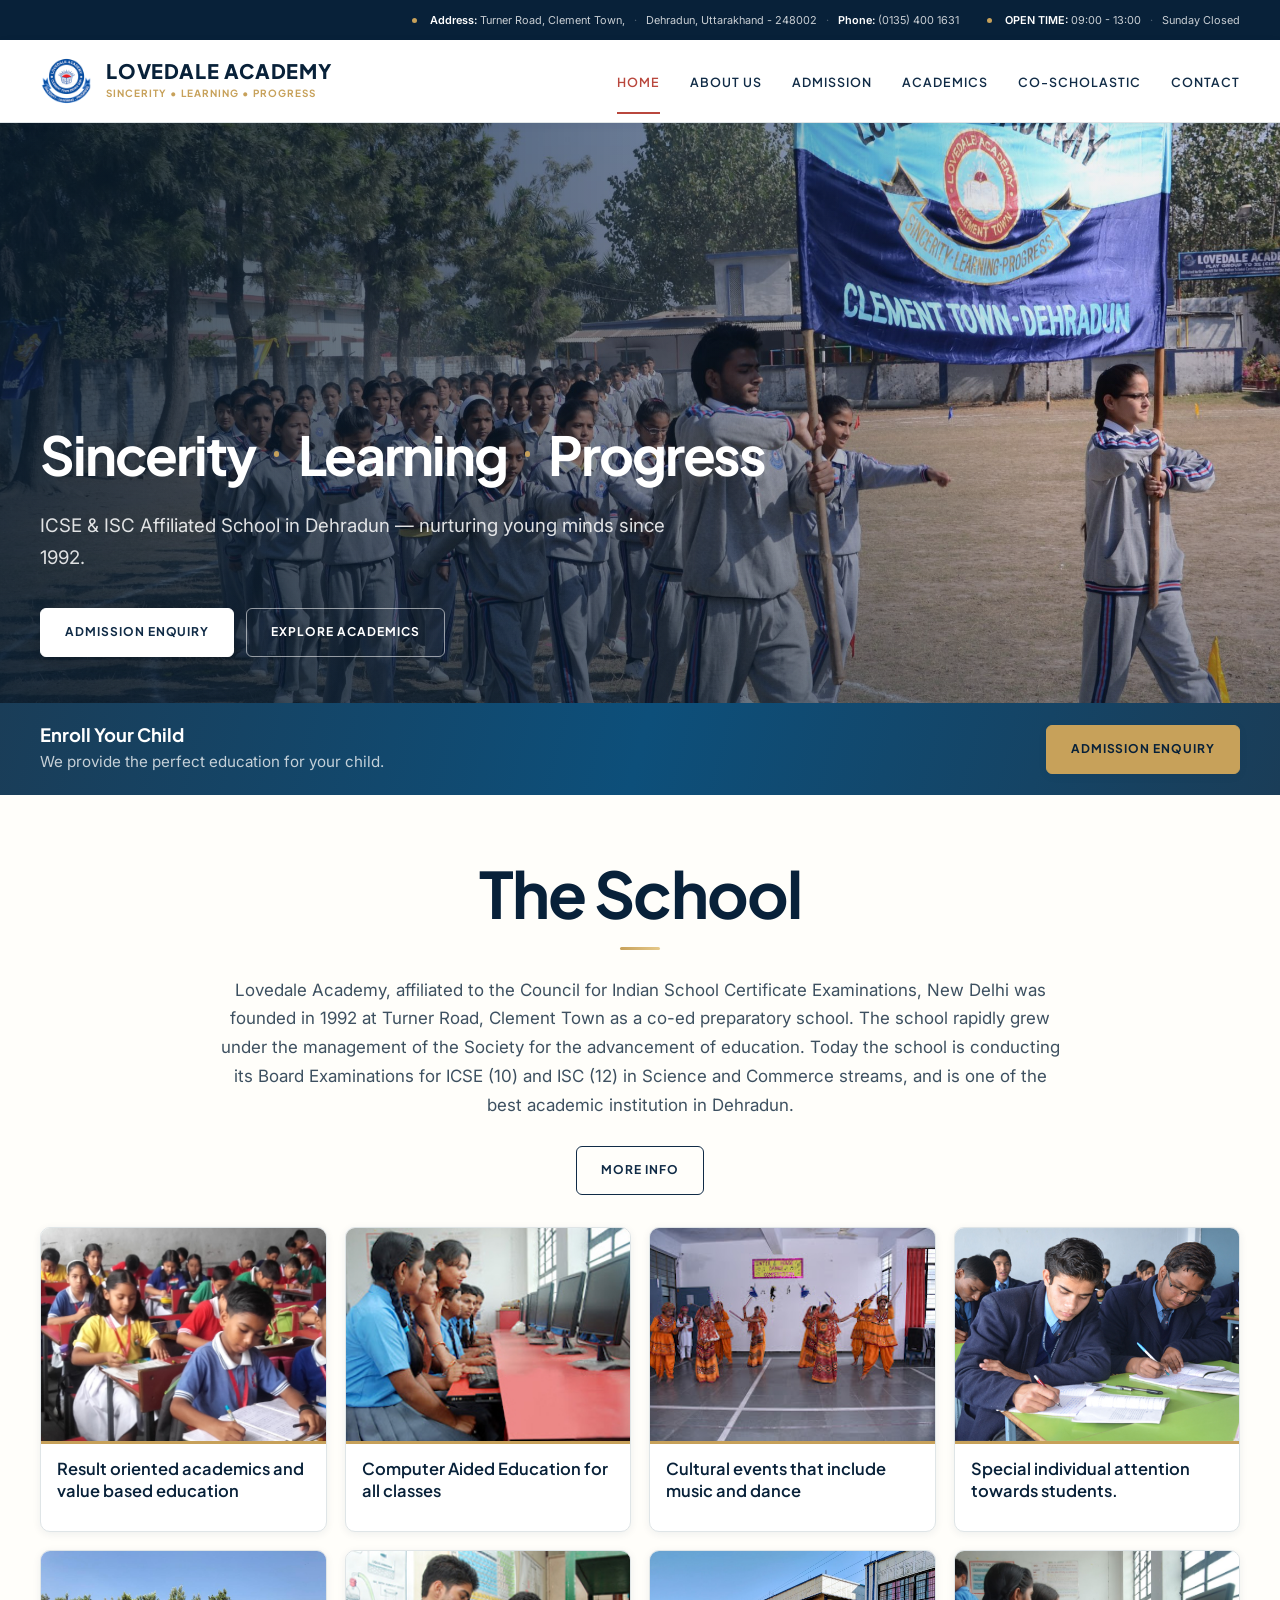
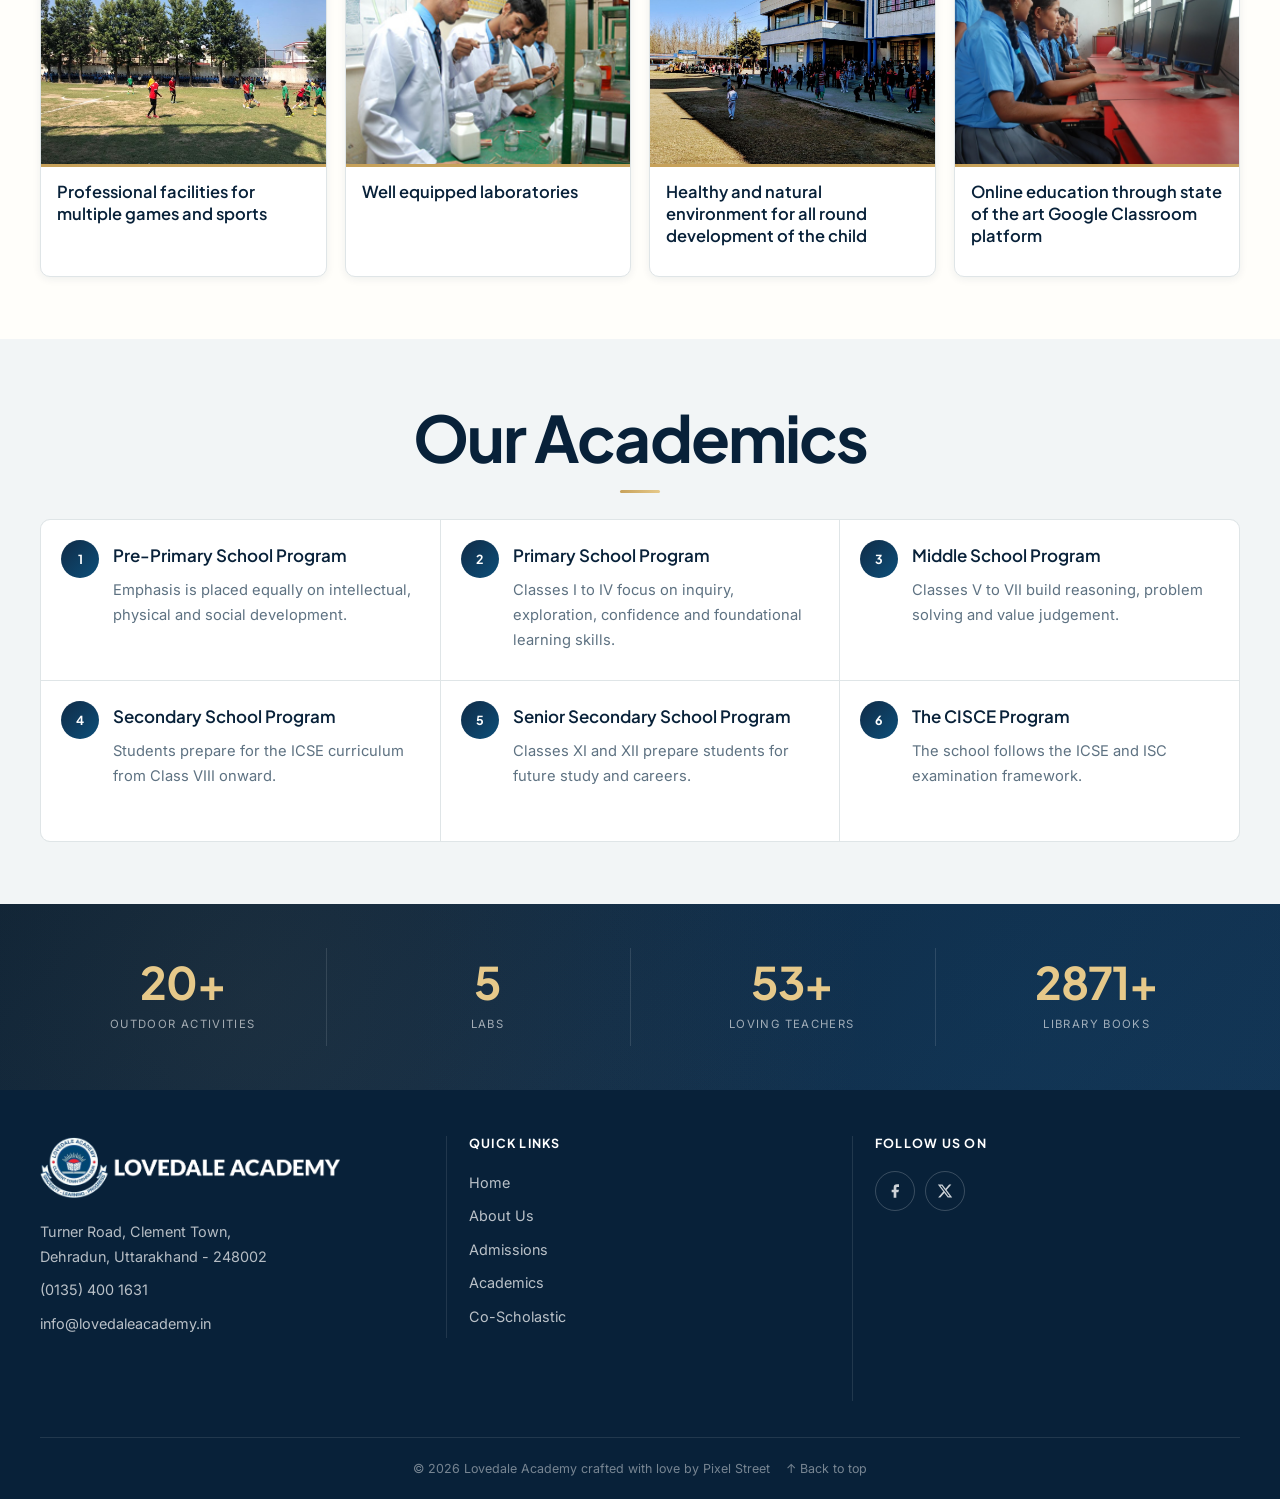
==== commit a917d038: "Refine header branding: replace baked PNG wordmark with high-res crest icon + native Plus Jakarta Sa" ====
--- a/index.html
+++ b/index.html
@@ -19,7 +19,7 @@
   <link rel="preconnect" href="https://fonts.googleapis.com">
   <link rel="preconnect" href="https://fonts.gstatic.com" crossorigin>
   <link rel="preload" as="image" href="assets/images/site/media/2022/07/sincerity-scaled.jpg" fetchpriority="high">
-  <link rel="stylesheet" href="assets/css/lovedale.css?v=10">
+  <link rel="stylesheet" href="assets/css/lovedale.css?v=11">
 </head>
 <body id="top">
   <header class="site-header">
@@ -39,7 +39,7 @@
       </div>
     </div>
     <nav class="nav" aria-label="Main navigation"><div class="wrap">
-      <a class="brand" href="./"><img class="brand-mark" src="assets/images/site/media/2022/04/Lovedale_trans_logo-1-full.png" alt="Lovedale Academy logo"><span><strong>Lovedale Academy</strong><span>Sincerity ⏺ Learning ⏺ Progress</span></span></a>
+      <a class="brand" href="./"><img class="brand-mark" src="assets/images/favicon-512.png" alt="Lovedale Academy logo"><span class="brand-copy"><span class="brand-title">Lovedale Academy</span><span class="brand-motto">Sincerity &bull; Learning &bull; Progress</span></span></a>
       <button class="nav-toggle" type="button" aria-expanded="false" aria-label="Open navigation"><span></span><span></span><span></span><span></span></button>
       <ul class="menu"><li><a href="./" aria-current="page">Home</a></li><li><a href="about-us/">About Us</a></li><li><a href="admission/">Admission</a></li><li><a href="academics/">Academics</a></li><li><a href="co-scholastic/">Co-scholastic</a></li><li><a href="contact-us/">Contact</a></li></ul>
     </div></nav>
--- a/assets/css/lovedale.css
+++ b/assets/css/lovedale.css
@@ -177,19 +177,43 @@
 
 .brand {
   display: flex;
-  width: min(325px, 30vw);
+  align-items: center;
+  gap: 14px;
+  text-decoration: none;
   flex: 0 0 auto;
 }
 
 .brand-mark {
-  width: 100%;
-  height: 58px;
+  width: 52px;
+  height: 52px;
   object-fit: contain;
-  object-position: left center;
-}
-
-.brand > span {
-  display: none;
+  flex-shrink: 0;
+}
+
+.brand-copy {
+  display: flex;
+  flex-direction: column;
+  justify-content: center;
+}
+
+.brand-title {
+  color: var(--ink-strong);
+  font-family: "Plus Jakarta Sans", sans-serif;
+  font-size: 1.25rem;
+  font-weight: 800;
+  letter-spacing: 0.04em;
+  line-height: 1.1;
+  text-transform: uppercase;
+}
+
+.brand-motto {
+  color: var(--gold);
+  font-family: "Plus Jakarta Sans", sans-serif;
+  font-size: 0.62rem;
+  font-weight: 700;
+  letter-spacing: 0.1em;
+  text-transform: uppercase;
+  margin-top: 3px;
 }
 
 .menu {
@@ -1286,18 +1310,23 @@
 
   .brand {
     display: flex;
-    width: min(250px, calc(100% - 62px));
+    align-items: center;
+    gap: 10px;
+    width: auto;
   }
 
   .brand-mark {
-    width: 100%;
-    height: 47px;
-    object-fit: contain;
-    object-position: left center;
-  }
-
-  .brand > span {
-    display: none;
+    width: 42px;
+    height: 42px;
+  }
+
+  .brand-title {
+    font-size: 1.02rem;
+  }
+
+  .brand-motto {
+    font-size: 0.54rem;
+    letter-spacing: 0.06em;
   }
 
   .nav-toggle {
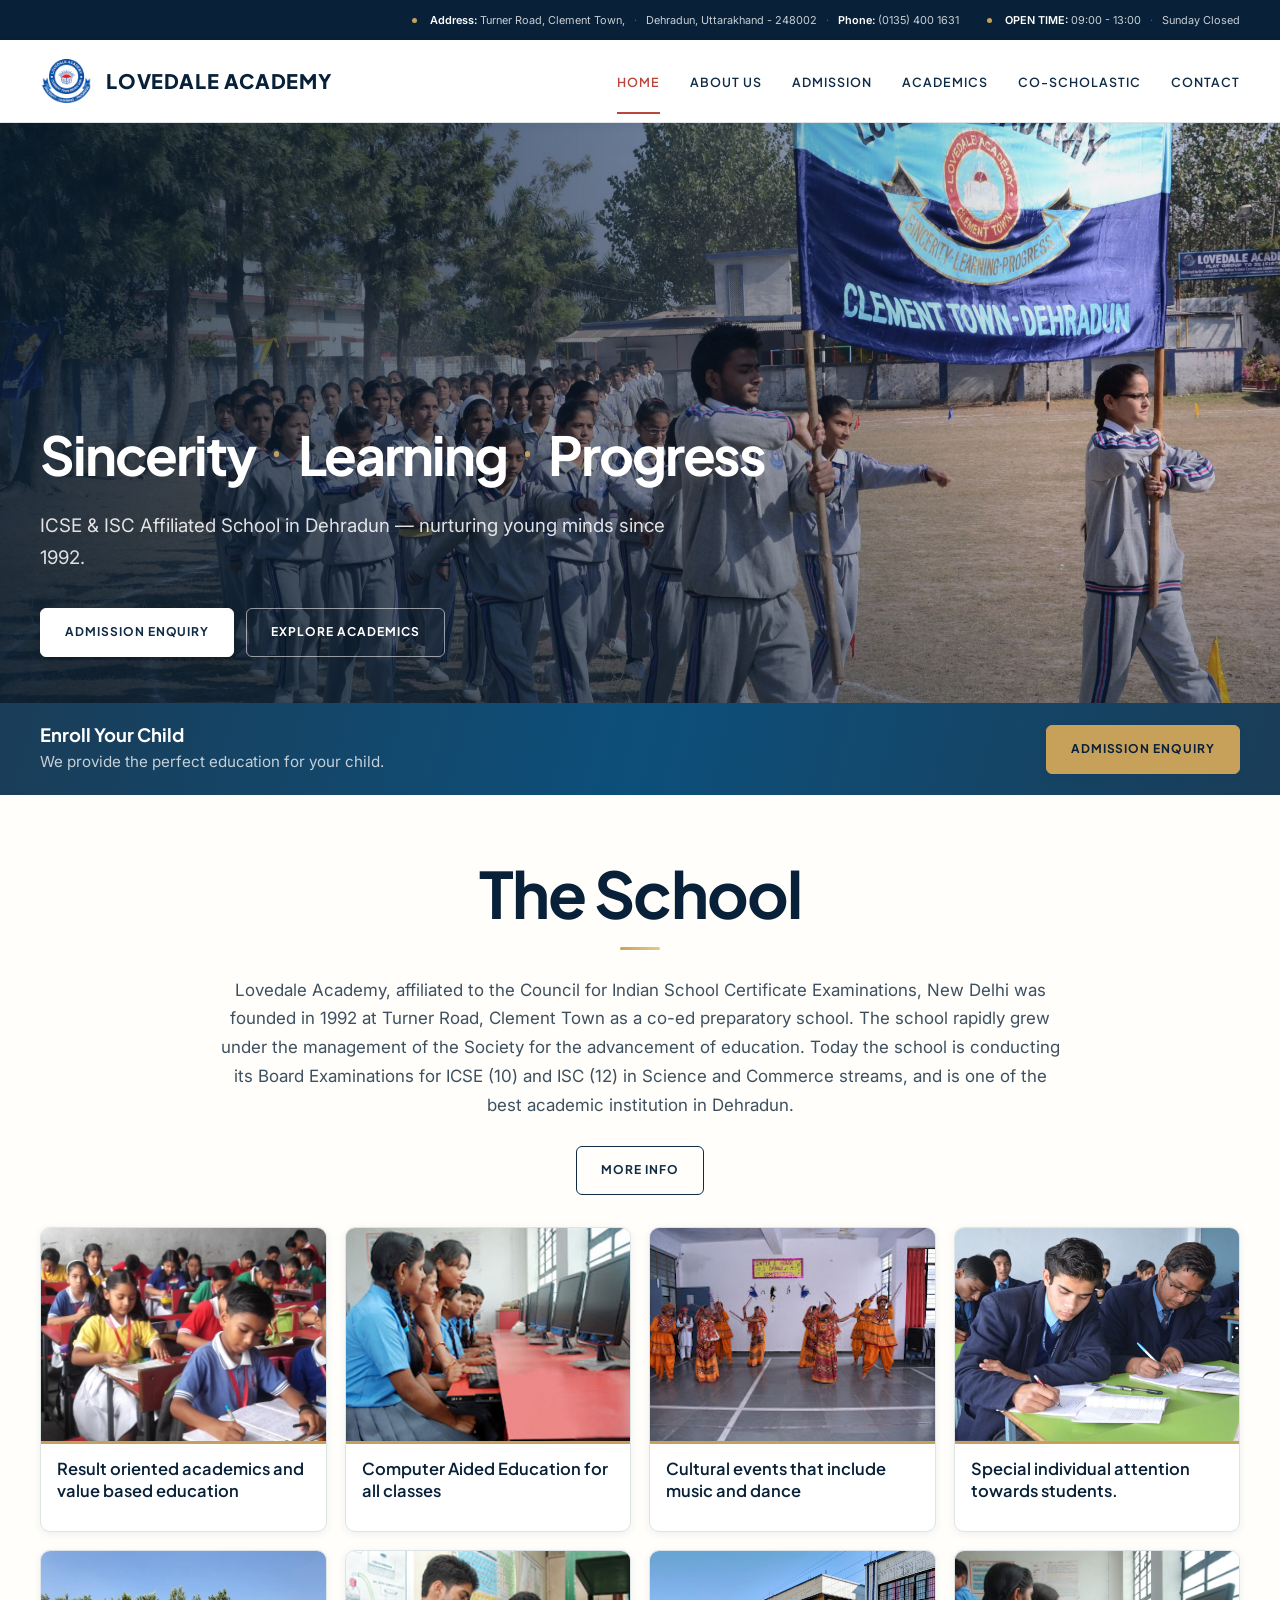
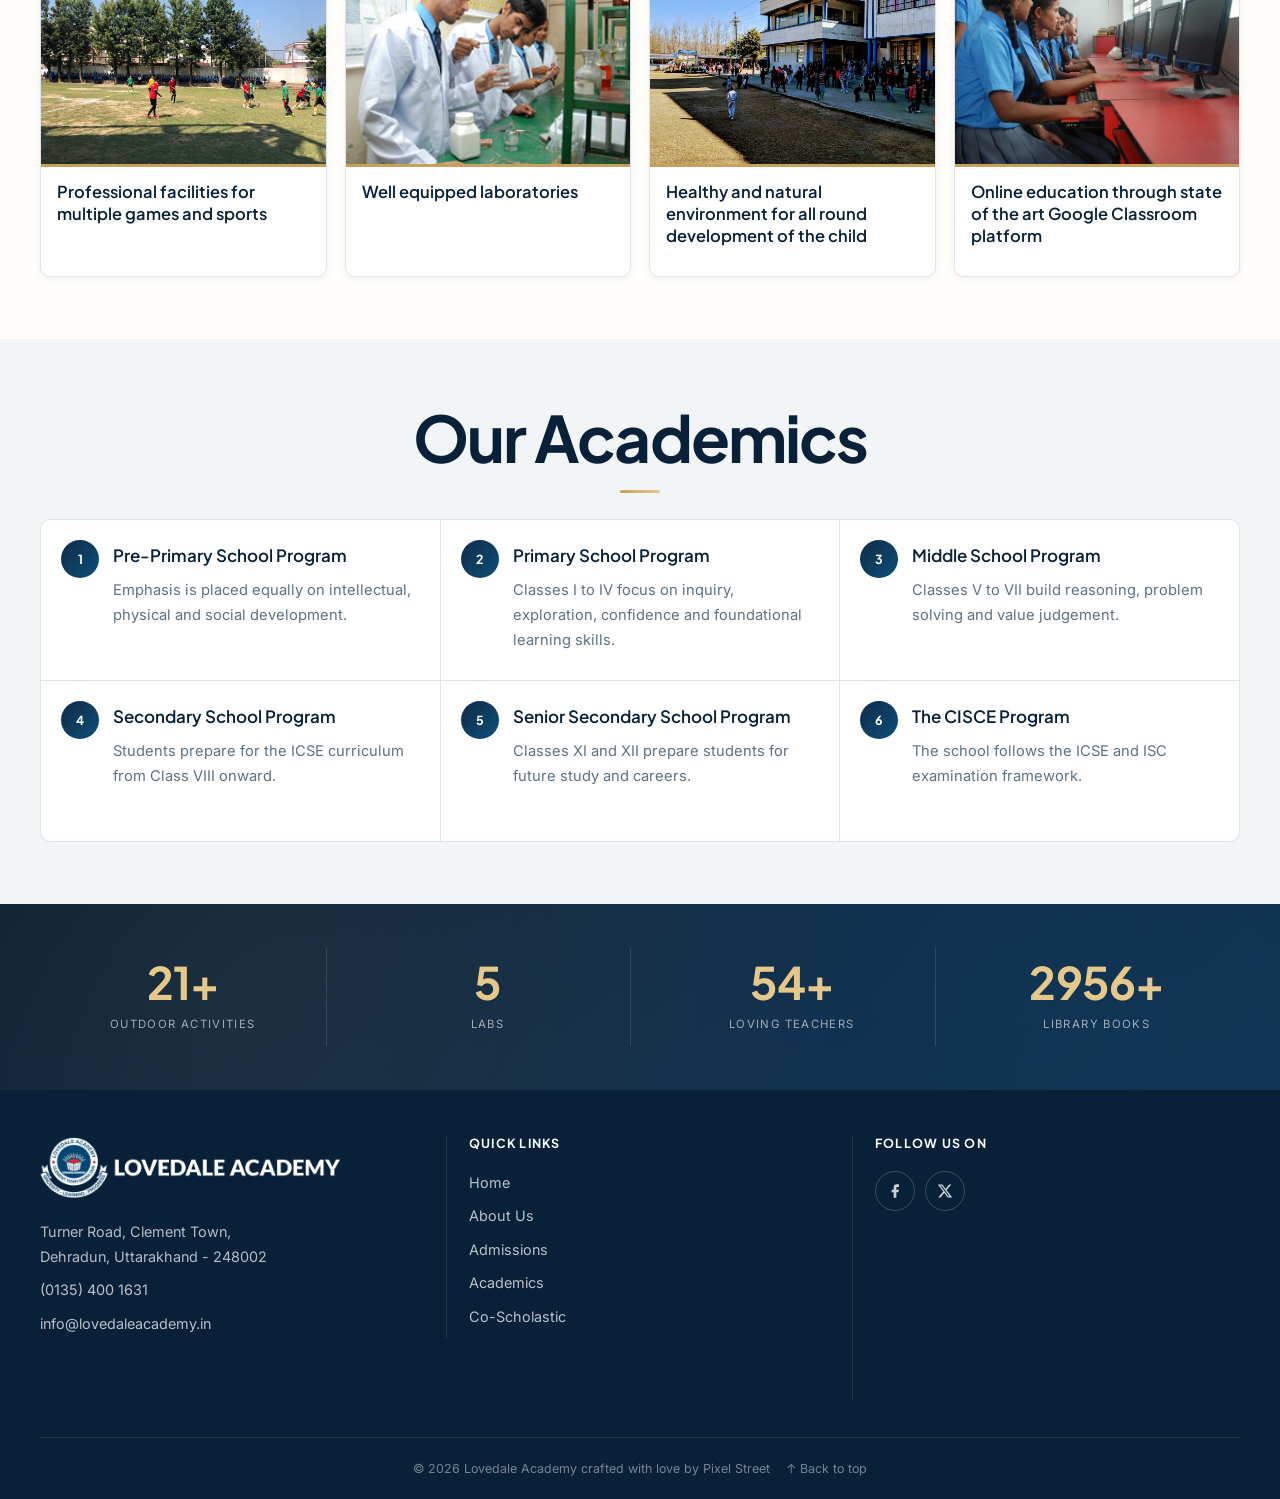
==== commit 037033cd: "Option 1 applied: Clean LOVEDALE ACADEMY header logo text, remove redundant motto from logo so main " ====
--- a/index.html
+++ b/index.html
@@ -19,7 +19,7 @@
   <link rel="preconnect" href="https://fonts.googleapis.com">
   <link rel="preconnect" href="https://fonts.gstatic.com" crossorigin>
   <link rel="preload" as="image" href="assets/images/site/media/2022/07/sincerity-scaled.jpg" fetchpriority="high">
-  <link rel="stylesheet" href="assets/css/lovedale.css?v=11">
+  <link rel="stylesheet" href="assets/css/lovedale.css?v=12">
 </head>
 <body id="top">
   <header class="site-header">
@@ -39,7 +39,7 @@
       </div>
     </div>
     <nav class="nav" aria-label="Main navigation"><div class="wrap">
-      <a class="brand" href="./"><img class="brand-mark" src="assets/images/favicon-512.png" alt="Lovedale Academy logo"><span class="brand-copy"><span class="brand-title">Lovedale Academy</span><span class="brand-motto">Sincerity &bull; Learning &bull; Progress</span></span></a>
+      <a class="brand" href="./"><img class="brand-mark" src="assets/images/favicon-512.png" alt="Lovedale Academy logo"><span class="brand-copy"><span class="brand-title">Lovedale Academy</span></span></a>
       <button class="nav-toggle" type="button" aria-expanded="false" aria-label="Open navigation"><span></span><span></span><span></span><span></span></button>
       <ul class="menu"><li><a href="./" aria-current="page">Home</a></li><li><a href="about-us/">About Us</a></li><li><a href="admission/">Admission</a></li><li><a href="academics/">Academics</a></li><li><a href="co-scholastic/">Co-scholastic</a></li><li><a href="contact-us/">Contact</a></li></ul>
     </div></nav>
--- a/assets/css/lovedale.css
+++ b/assets/css/lovedale.css
@@ -202,18 +202,8 @@
   font-size: 1.25rem;
   font-weight: 800;
   letter-spacing: 0.04em;
-  line-height: 1.1;
+  line-height: 1;
   text-transform: uppercase;
-}
-
-.brand-motto {
-  color: var(--gold);
-  font-family: "Plus Jakarta Sans", sans-serif;
-  font-size: 0.62rem;
-  font-weight: 700;
-  letter-spacing: 0.1em;
-  text-transform: uppercase;
-  margin-top: 3px;
 }
 
 .menu {
@@ -1322,11 +1312,6 @@
 
   .brand-title {
     font-size: 1.02rem;
-  }
-
-  .brand-motto {
-    font-size: 0.54rem;
-    letter-spacing: 0.06em;
   }
 
   .nav-toggle {
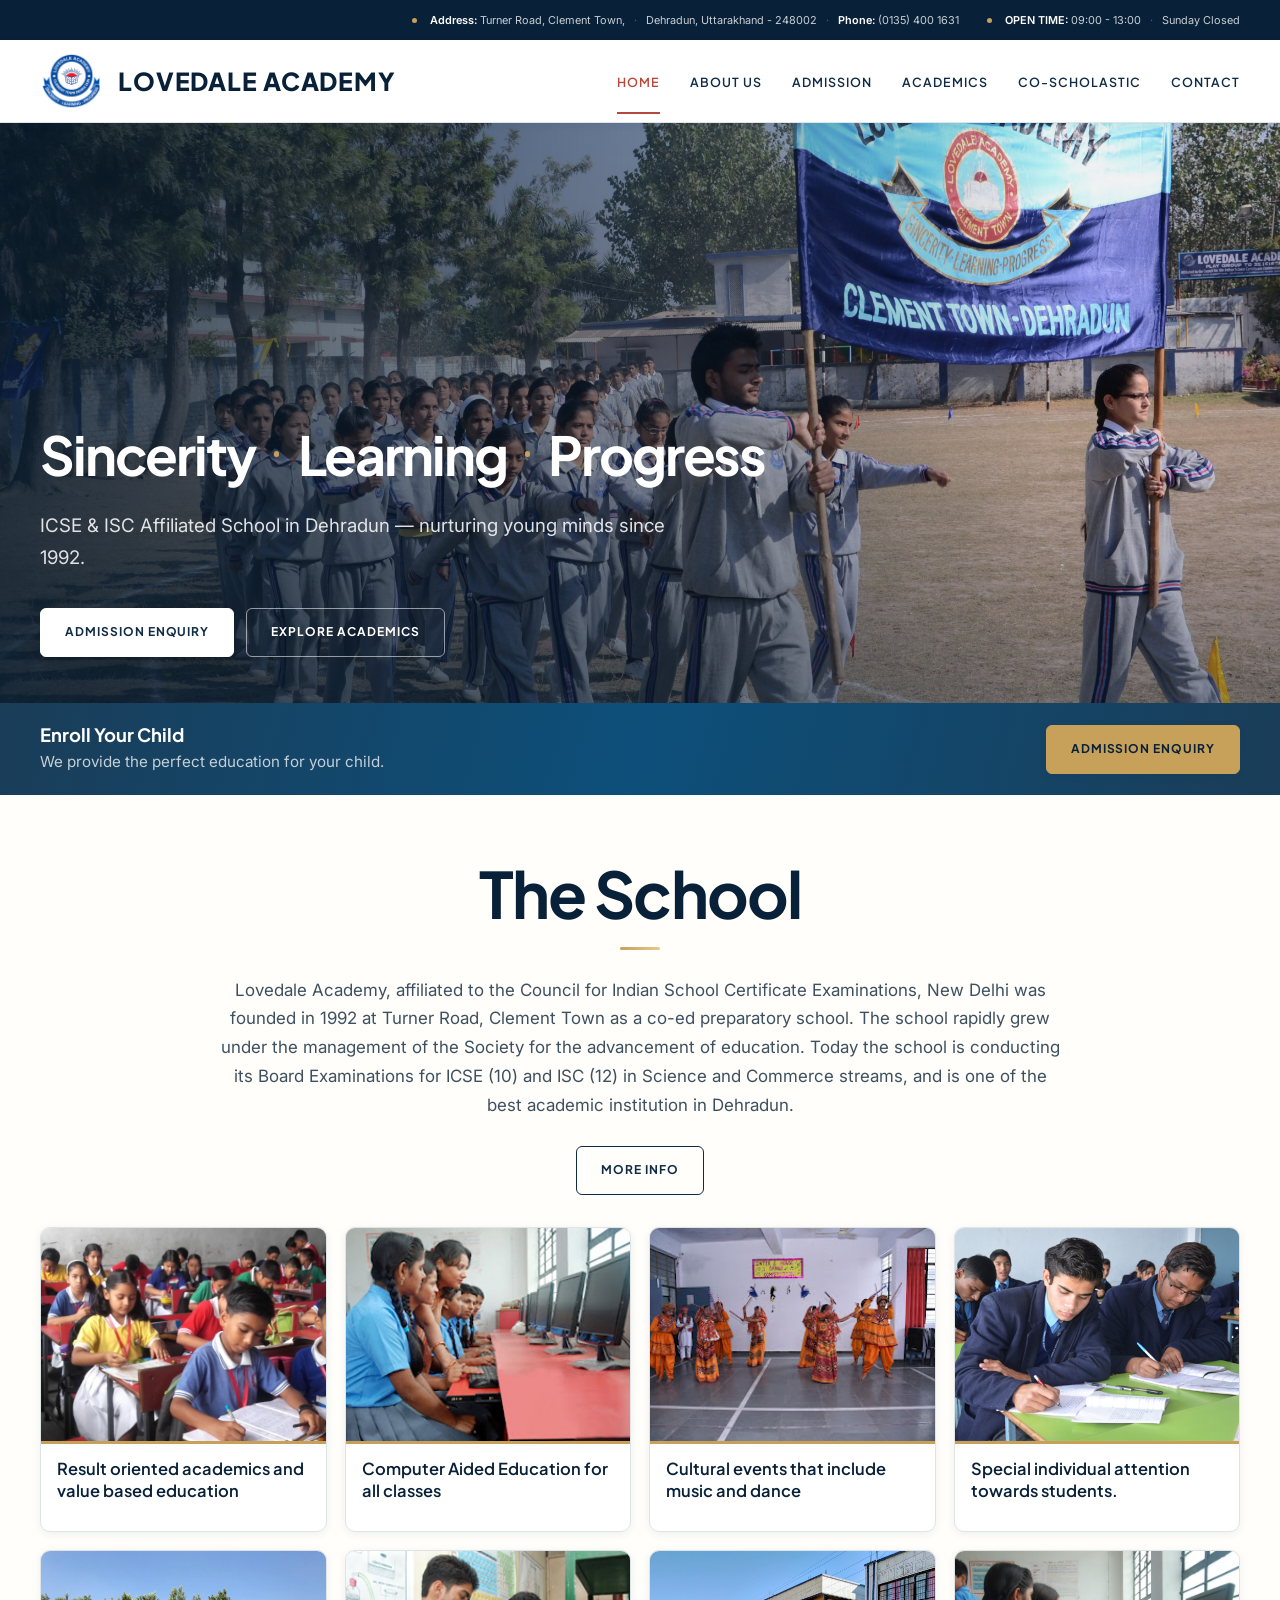
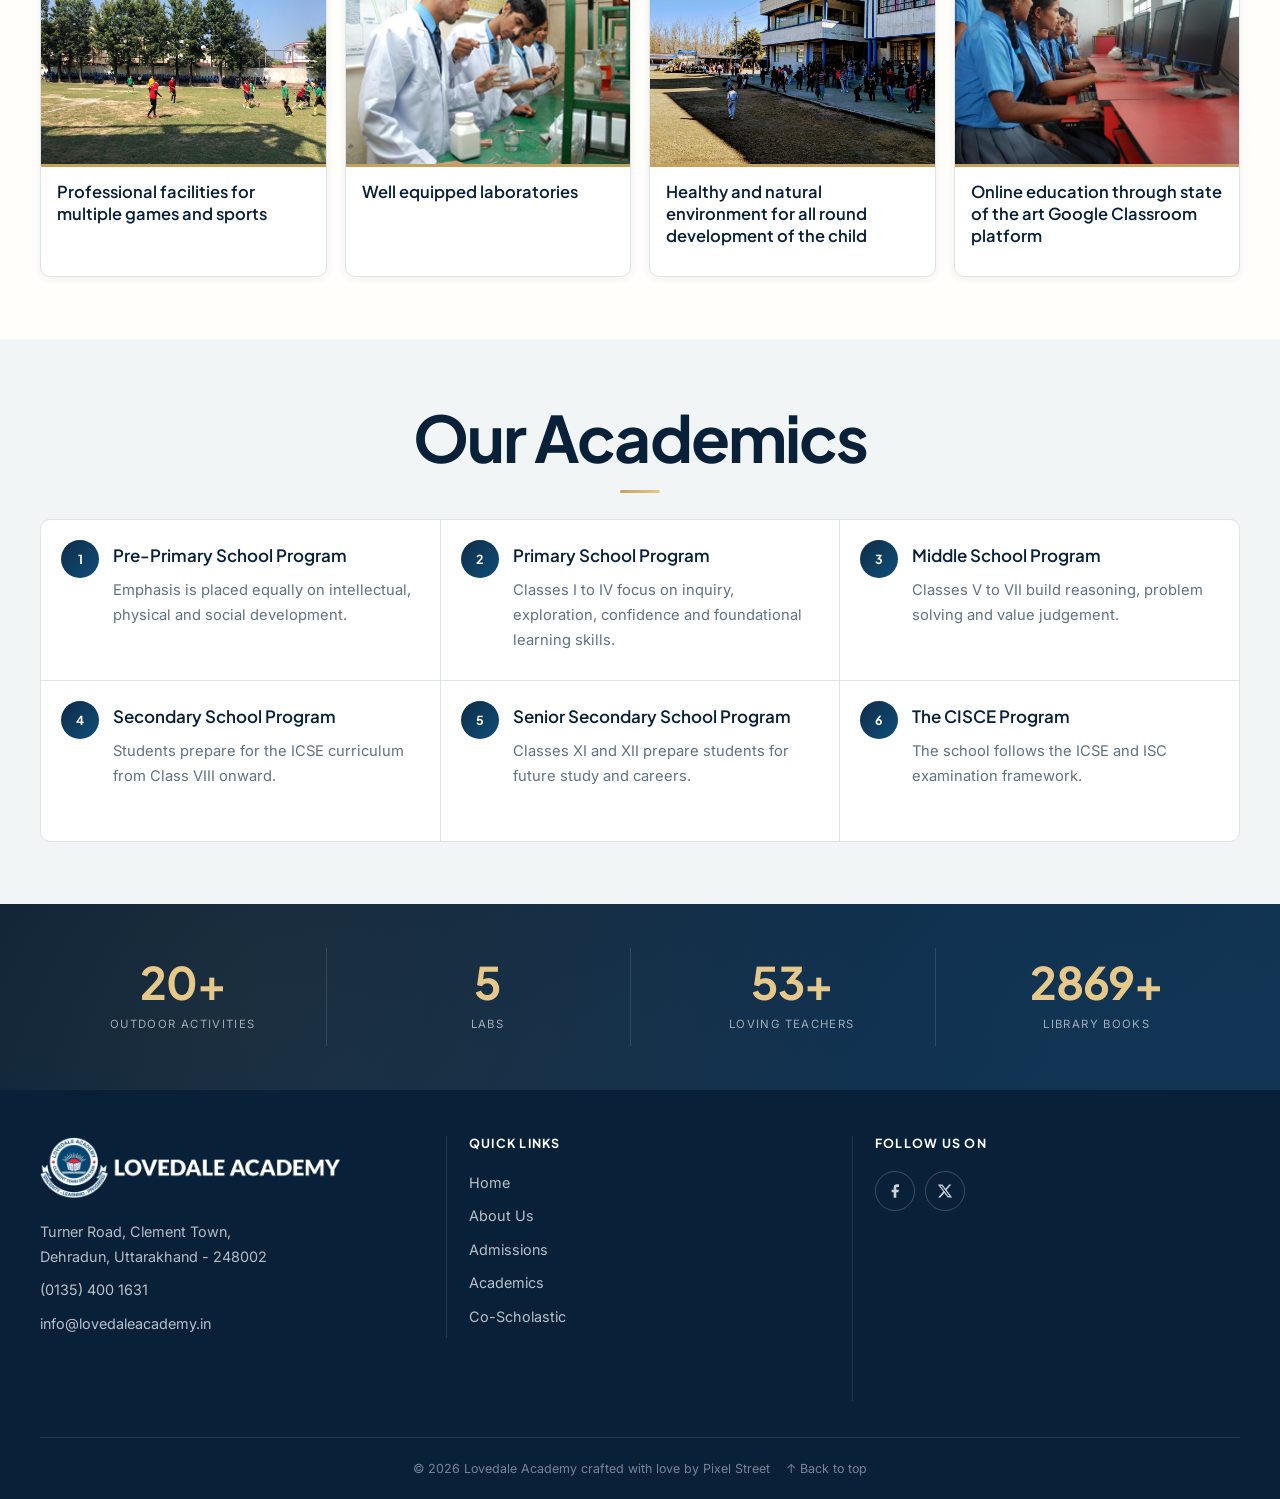
==== commit 751c8050: "Upgrade header brand size: 62px crest icon + 1.55rem LOVEDALE ACADEMY title on desktop (48px / 1.15r" ====
--- a/index.html
+++ b/index.html
@@ -19,7 +19,7 @@
   <link rel="preconnect" href="https://fonts.googleapis.com">
   <link rel="preconnect" href="https://fonts.gstatic.com" crossorigin>
   <link rel="preload" as="image" href="assets/images/site/media/2022/07/sincerity-scaled.jpg" fetchpriority="high">
-  <link rel="stylesheet" href="assets/css/lovedale.css?v=12">
+  <link rel="stylesheet" href="assets/css/lovedale.css?v=13">
 </head>
 <body id="top">
   <header class="site-header">
--- a/assets/css/lovedale.css
+++ b/assets/css/lovedale.css
@@ -178,14 +178,14 @@
 .brand {
   display: flex;
   align-items: center;
-  gap: 14px;
+  gap: 16px;
   text-decoration: none;
   flex: 0 0 auto;
 }
 
 .brand-mark {
-  width: 52px;
-  height: 52px;
+  width: 62px;
+  height: 62px;
   object-fit: contain;
   flex-shrink: 0;
 }
@@ -199,9 +199,9 @@
 .brand-title {
   color: var(--ink-strong);
   font-family: "Plus Jakarta Sans", sans-serif;
-  font-size: 1.25rem;
+  font-size: 1.55rem;
   font-weight: 800;
-  letter-spacing: 0.04em;
+  letter-spacing: 0.035em;
   line-height: 1;
   text-transform: uppercase;
 }
@@ -1301,17 +1301,17 @@
   .brand {
     display: flex;
     align-items: center;
-    gap: 10px;
+    gap: 12px;
     width: auto;
   }
 
   .brand-mark {
-    width: 42px;
-    height: 42px;
+    width: 48px;
+    height: 48px;
   }
 
   .brand-title {
-    font-size: 1.02rem;
+    font-size: 1.15rem;
   }
 
   .nav-toggle {
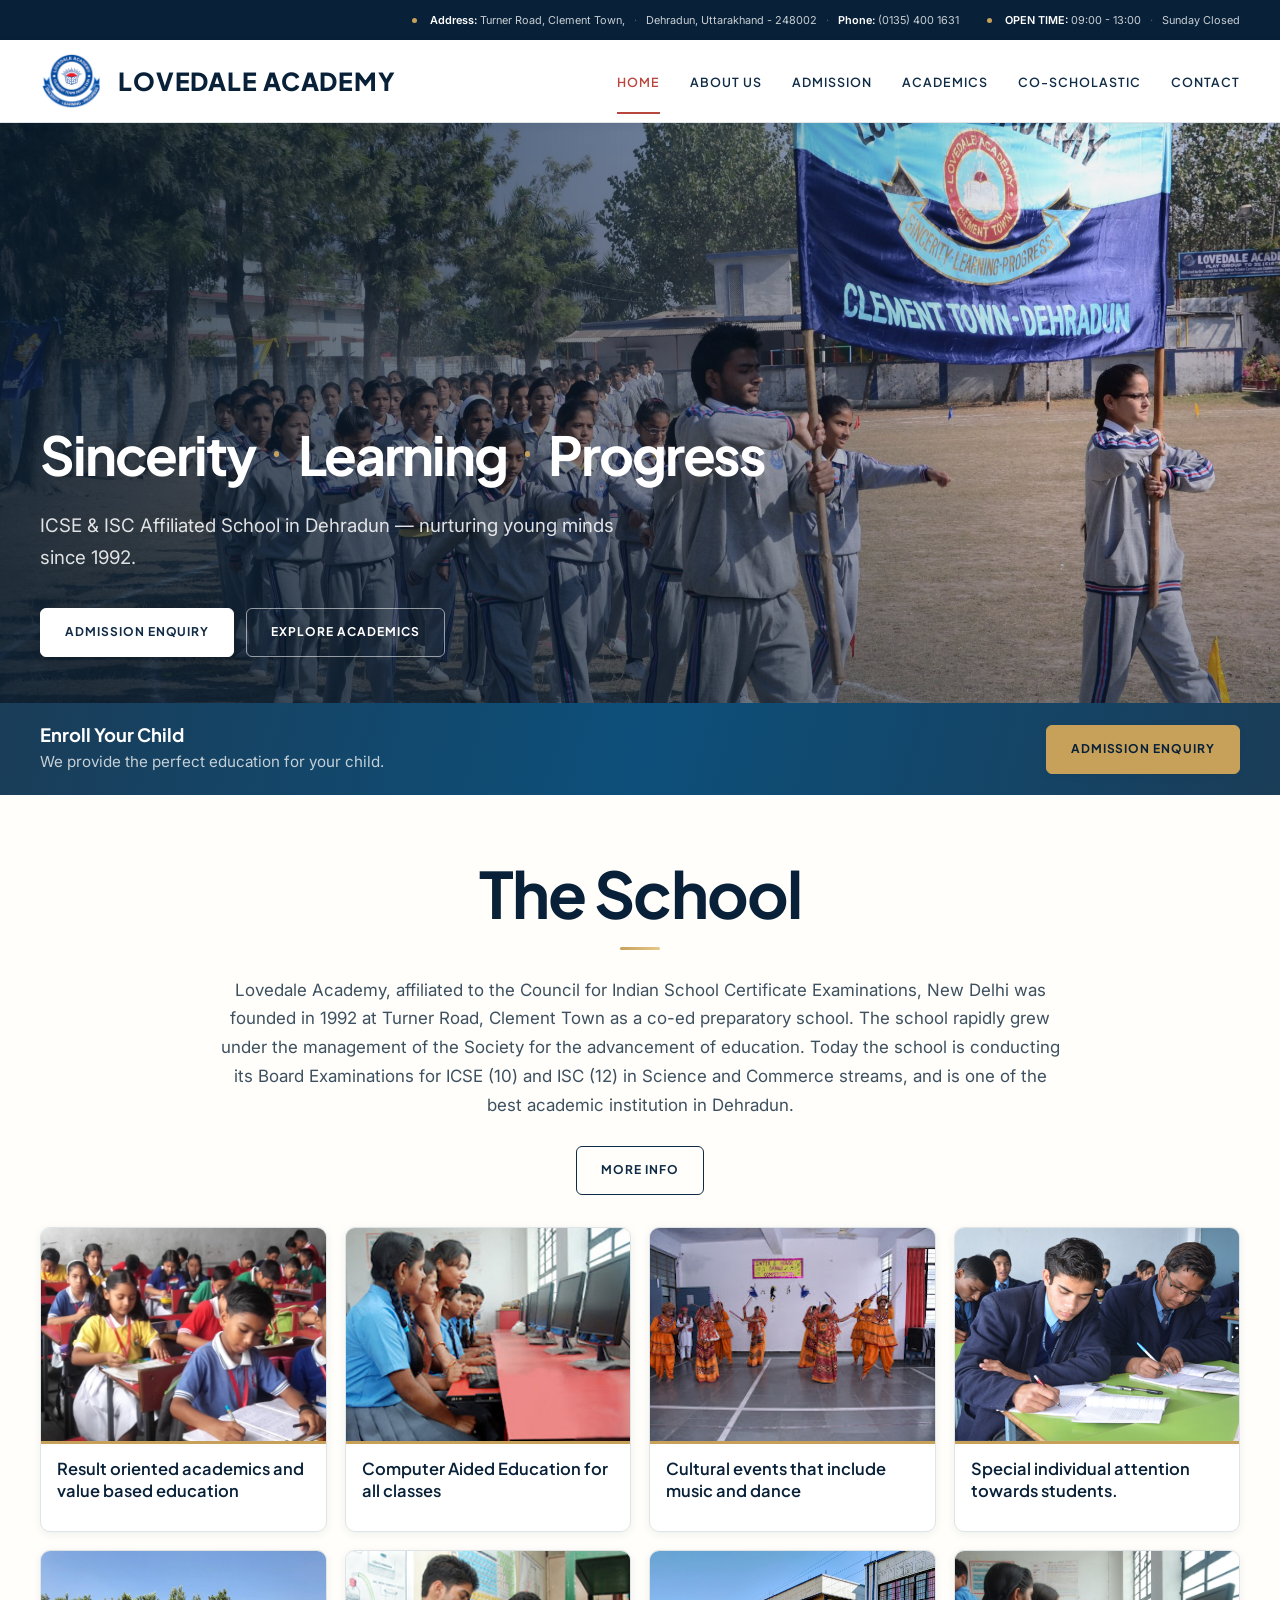
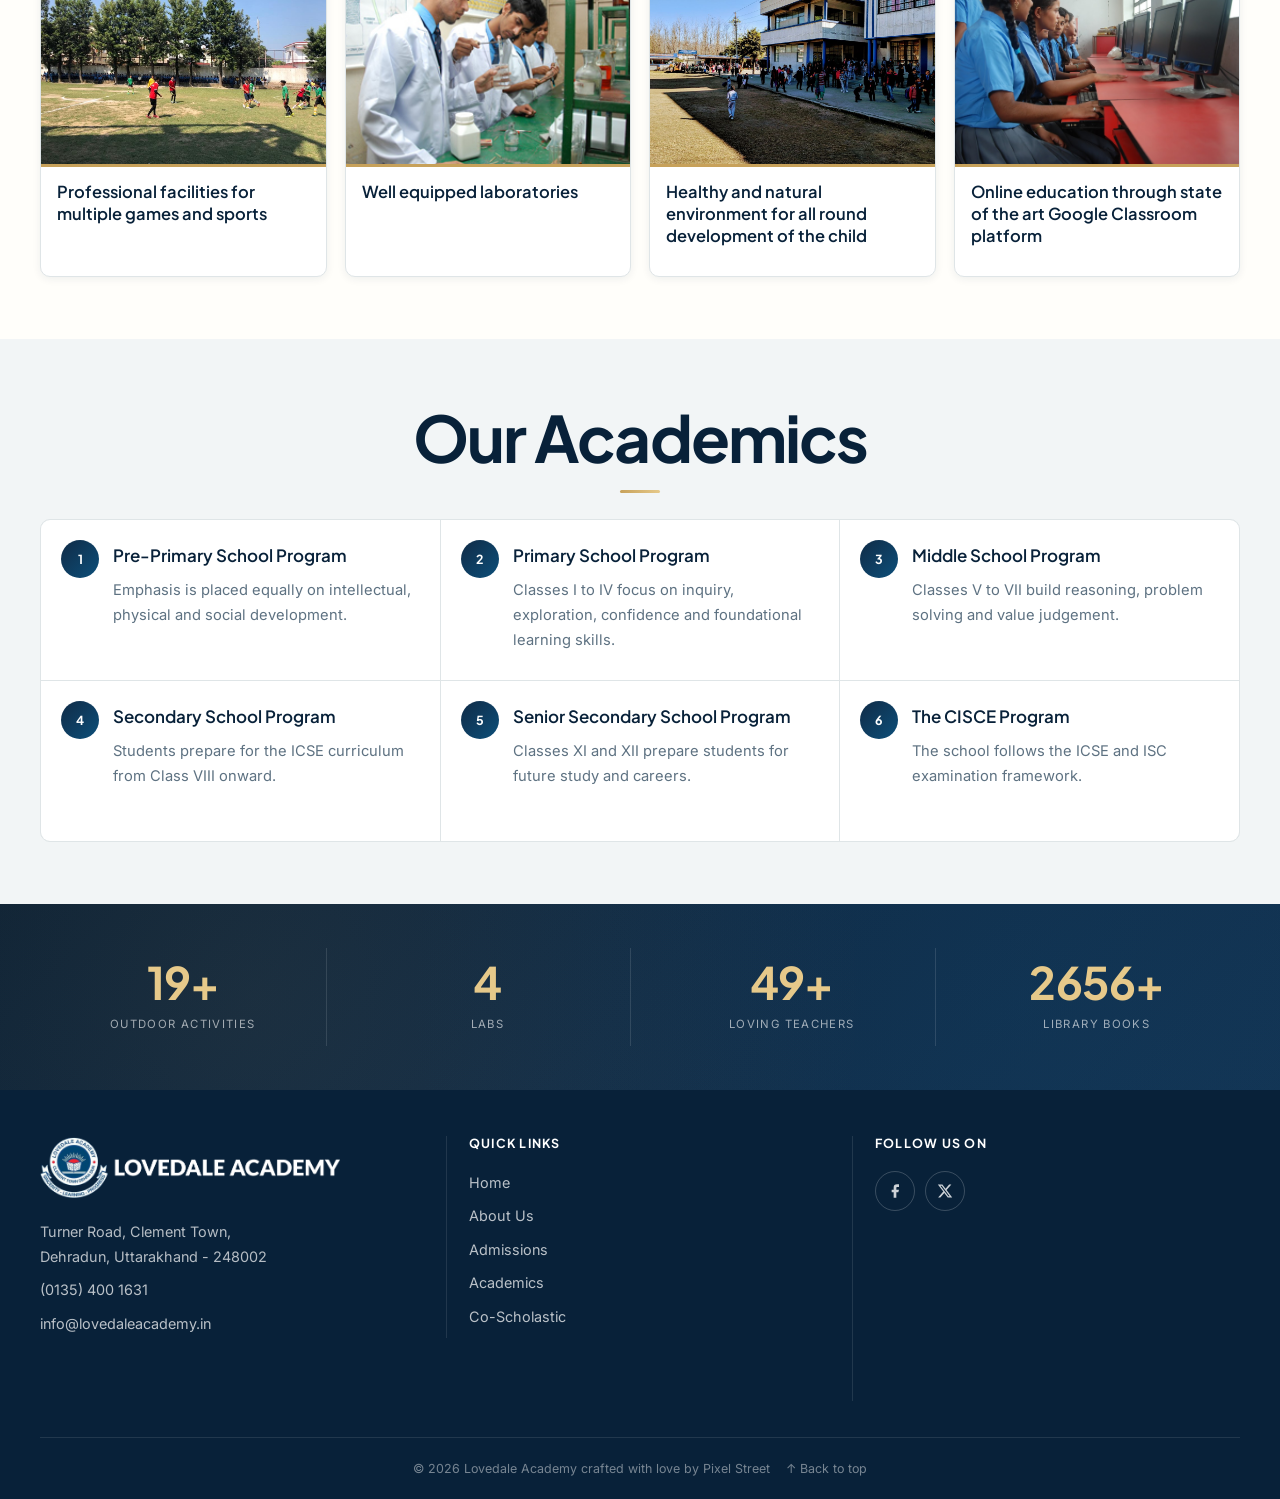
==== commit 7f7dd9a8: "Fix hero tagline wrapping: expand tagline max-width and use non-breaking space before 1992" ====
--- a/index.html
+++ b/index.html
@@ -19,7 +19,7 @@
   <link rel="preconnect" href="https://fonts.googleapis.com">
   <link rel="preconnect" href="https://fonts.gstatic.com" crossorigin>
   <link rel="preload" as="image" href="assets/images/site/media/2022/07/sincerity-scaled.jpg" fetchpriority="high">
-  <link rel="stylesheet" href="assets/css/lovedale.css?v=13">
+  <link rel="stylesheet" href="assets/css/lovedale.css?v=14">
 </head>
 <body id="top">
   <header class="site-header">
@@ -50,7 +50,7 @@
       <div class="hero-bg" aria-hidden="true"></div>
       <div class="section">
         <h1 class="motto" aria-label="Sincerity ⏺ Learning ⏺ Progress"><span class="motto-word">Sincerity</span><span class="motto-word">Learning</span><span class="motto-word">Progress</span></h1>
-        <p class="hero-tagline">ICSE &amp; ISC Affiliated School in Dehradun &mdash; nurturing young minds since 1992.</p>
+        <p class="hero-tagline">ICSE &amp; ISC Affiliated School in Dehradun &mdash; nurturing young minds since&nbsp;1992.</p>
         <div class="actions">
           <a class="button" href="admission/">Admission Enquiry</a>
           <a class="button outline" href="academics/">Explore Academics</a>
--- a/assets/css/lovedale.css
+++ b/assets/css/lovedale.css
@@ -409,11 +409,12 @@
 }
 
 .hero-tagline {
+  max-width: 820px;
   margin: 20px 0 32px;
-  color: rgba(255, 255, 255, 0.82);
+  color: rgba(255, 255, 255, 0.85);
   font-size: clamp(0.95rem, 1.5vw, 1.1rem);
   font-weight: 400;
-  line-height: 1.7;
+  line-height: 1.6;
   opacity: 0;
   animation: fadeUp 0.6s 0.6s forwards;
 }
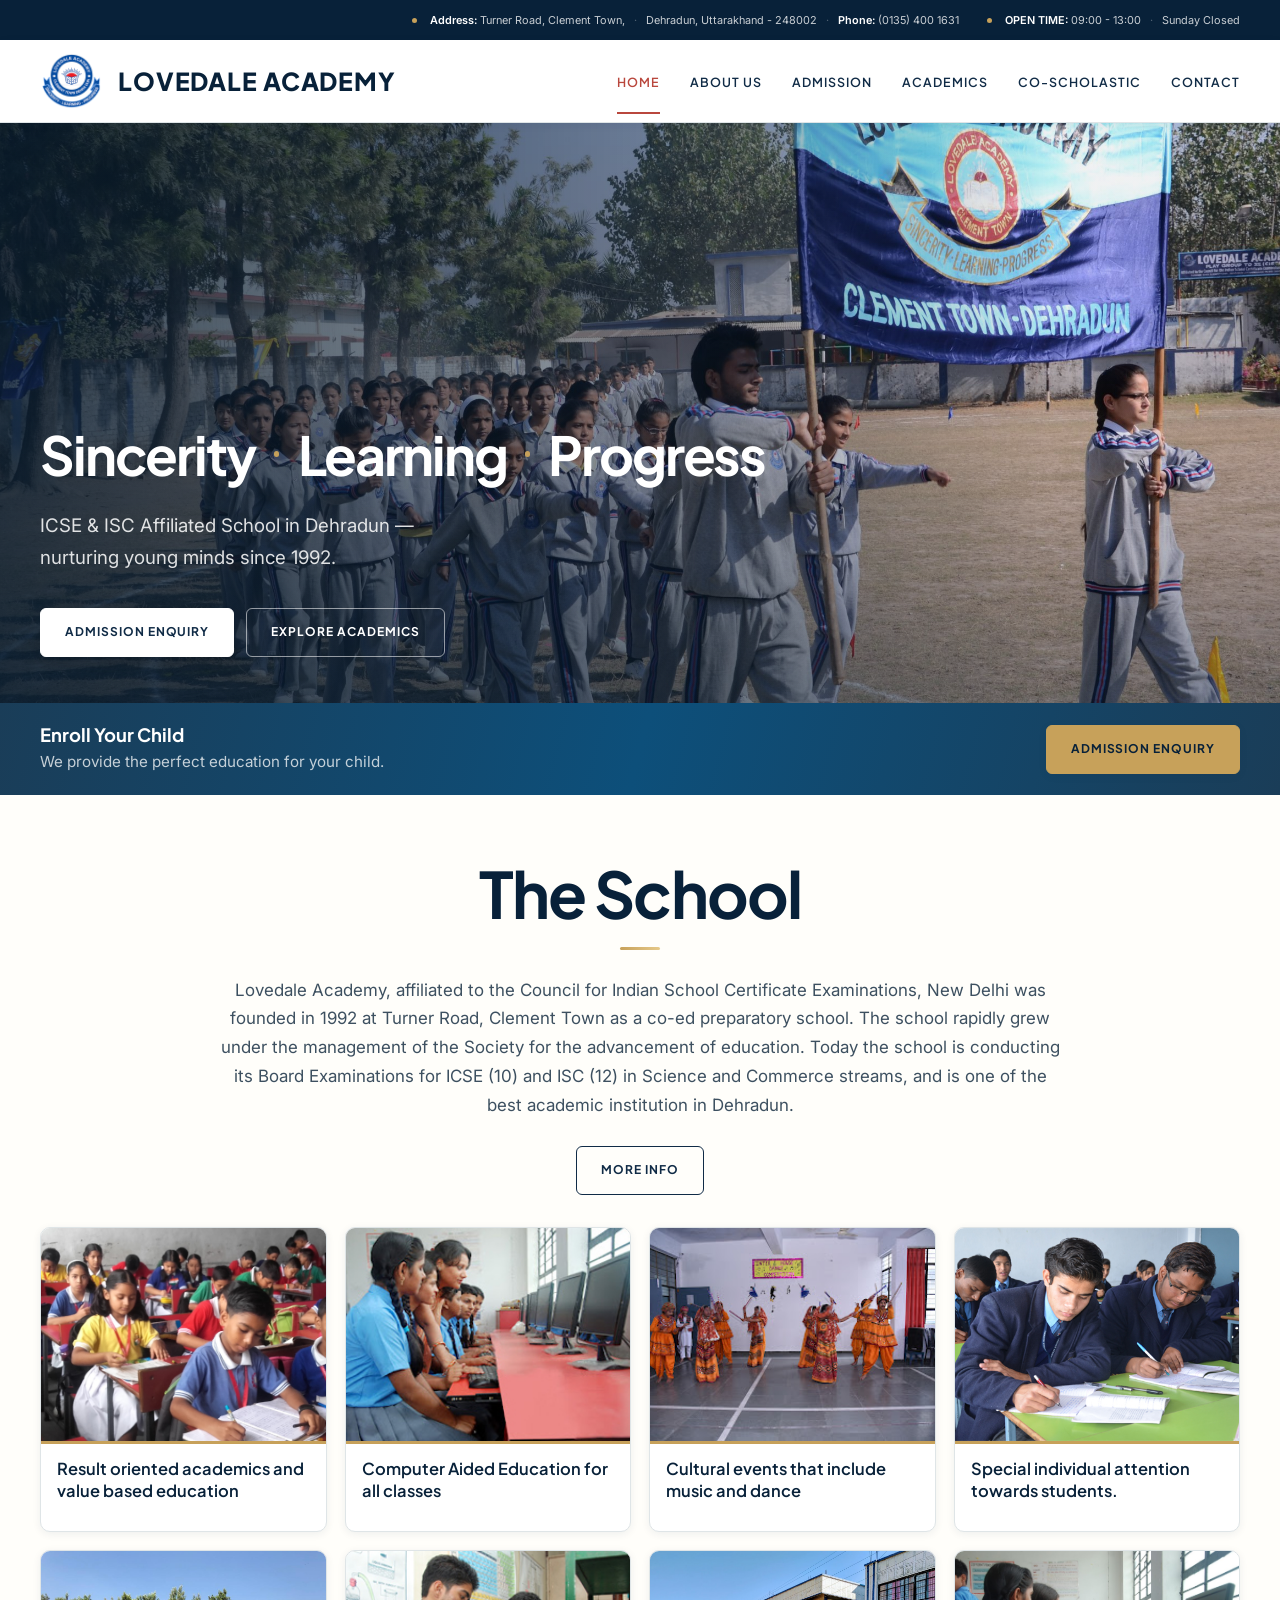
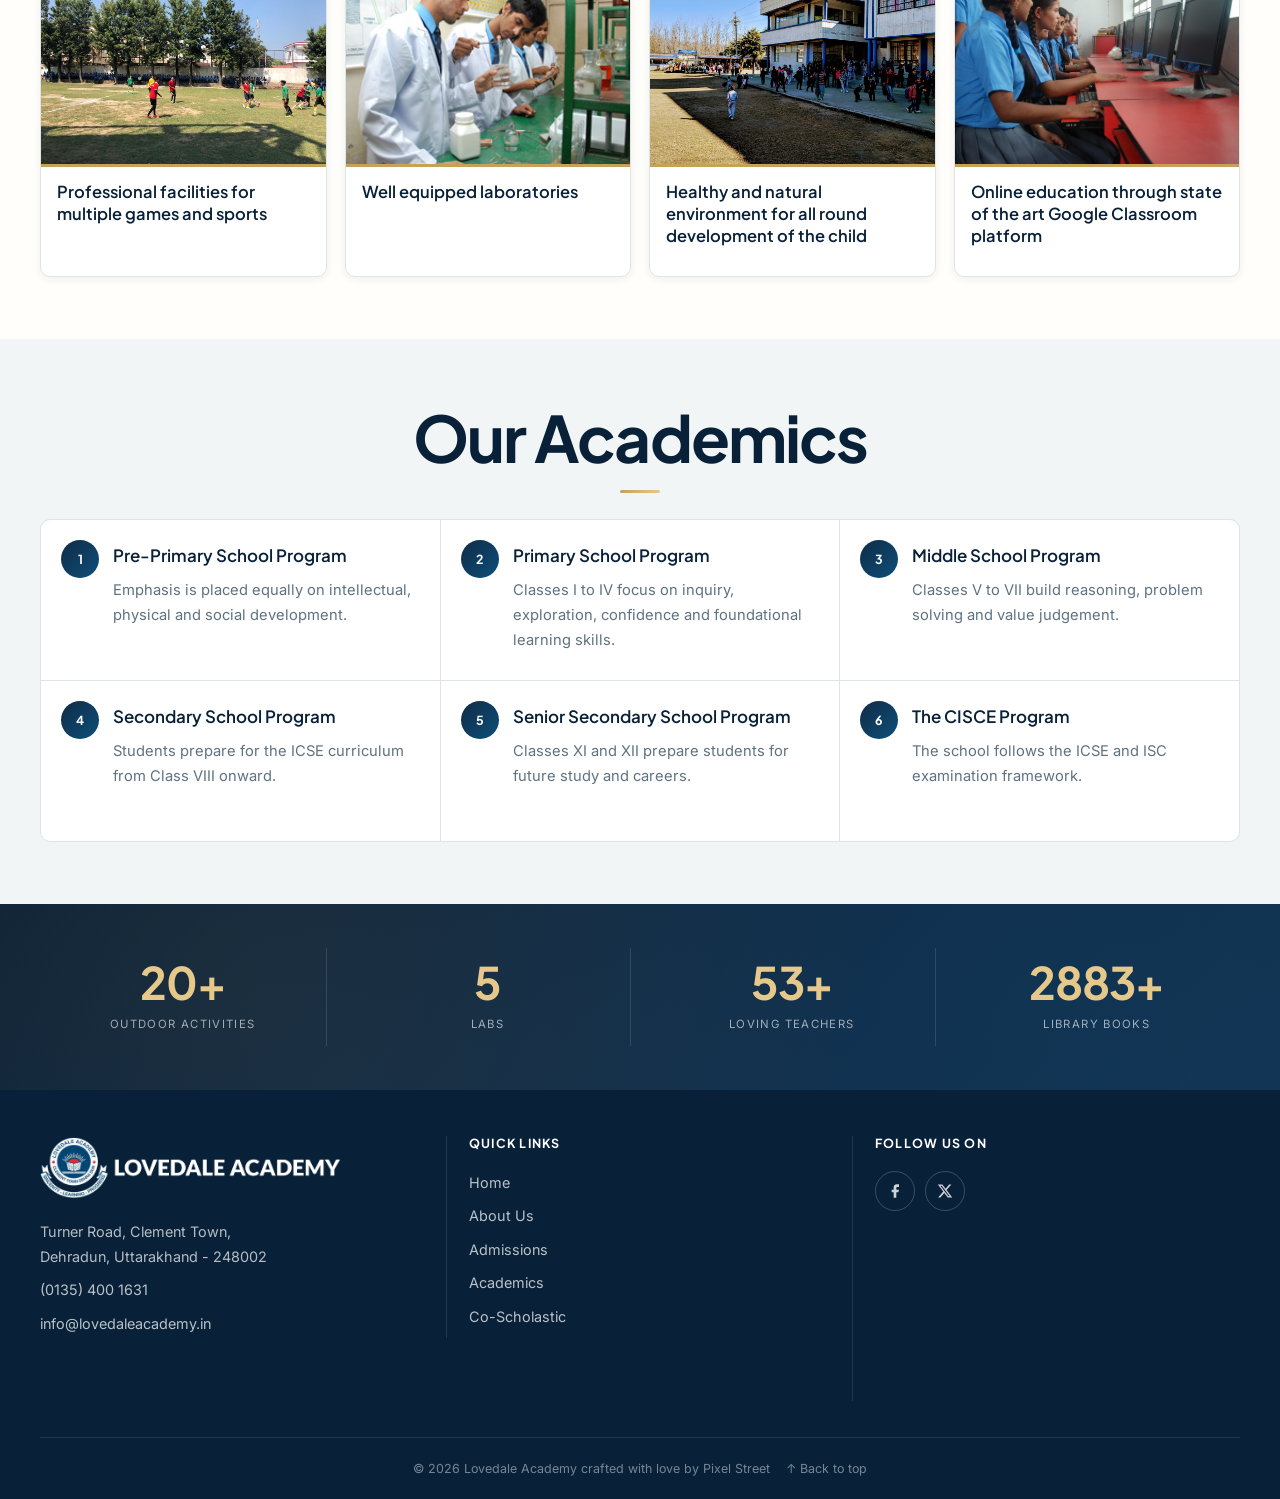
==== commit ef1ac240: "Fix hero tagline line breaking: insert intentional line-break after Dehradun -- so second line clean" ====
--- a/index.html
+++ b/index.html
@@ -19,7 +19,7 @@
   <link rel="preconnect" href="https://fonts.googleapis.com">
   <link rel="preconnect" href="https://fonts.gstatic.com" crossorigin>
   <link rel="preload" as="image" href="assets/images/site/media/2022/07/sincerity-scaled.jpg" fetchpriority="high">
-  <link rel="stylesheet" href="assets/css/lovedale.css?v=14">
+  <link rel="stylesheet" href="assets/css/lovedale.css?v=15">
 </head>
 <body id="top">
   <header class="site-header">
@@ -50,7 +50,7 @@
       <div class="hero-bg" aria-hidden="true"></div>
       <div class="section">
         <h1 class="motto" aria-label="Sincerity ⏺ Learning ⏺ Progress"><span class="motto-word">Sincerity</span><span class="motto-word">Learning</span><span class="motto-word">Progress</span></h1>
-        <p class="hero-tagline">ICSE &amp; ISC Affiliated School in Dehradun &mdash; nurturing young minds since&nbsp;1992.</p>
+        <p class="hero-tagline">ICSE &amp; ISC Affiliated School in Dehradun &mdash;<br class="hero-br">nurturing young minds since 1992.</p>
         <div class="actions">
           <a class="button" href="admission/">Admission Enquiry</a>
           <a class="button outline" href="academics/">Explore Academics</a>
--- a/assets/css/lovedale.css
+++ b/assets/css/lovedale.css
@@ -410,11 +410,11 @@
 
 .hero-tagline {
   max-width: 820px;
-  margin: 20px 0 32px;
-  color: rgba(255, 255, 255, 0.85);
-  font-size: clamp(0.95rem, 1.5vw, 1.1rem);
+  margin: 18px 0 30px;
+  color: rgba(255, 255, 255, 0.88);
+  font-size: clamp(0.95rem, 1.4vw, 1.1rem);
   font-weight: 400;
-  line-height: 1.6;
+  line-height: 1.55;
   opacity: 0;
   animation: fadeUp 0.6s 0.6s forwards;
 }
@@ -1375,9 +1375,13 @@
     display: none;
   }
 
-  .hero p {
-    margin-top: 22px;
-    margin-bottom: 27px;
+  .hero-tagline {
+    margin-top: 16px;
+    margin-bottom: 24px;
+  }
+
+  .hero-br {
+    display: none;
   }
 
   .hero-facts {
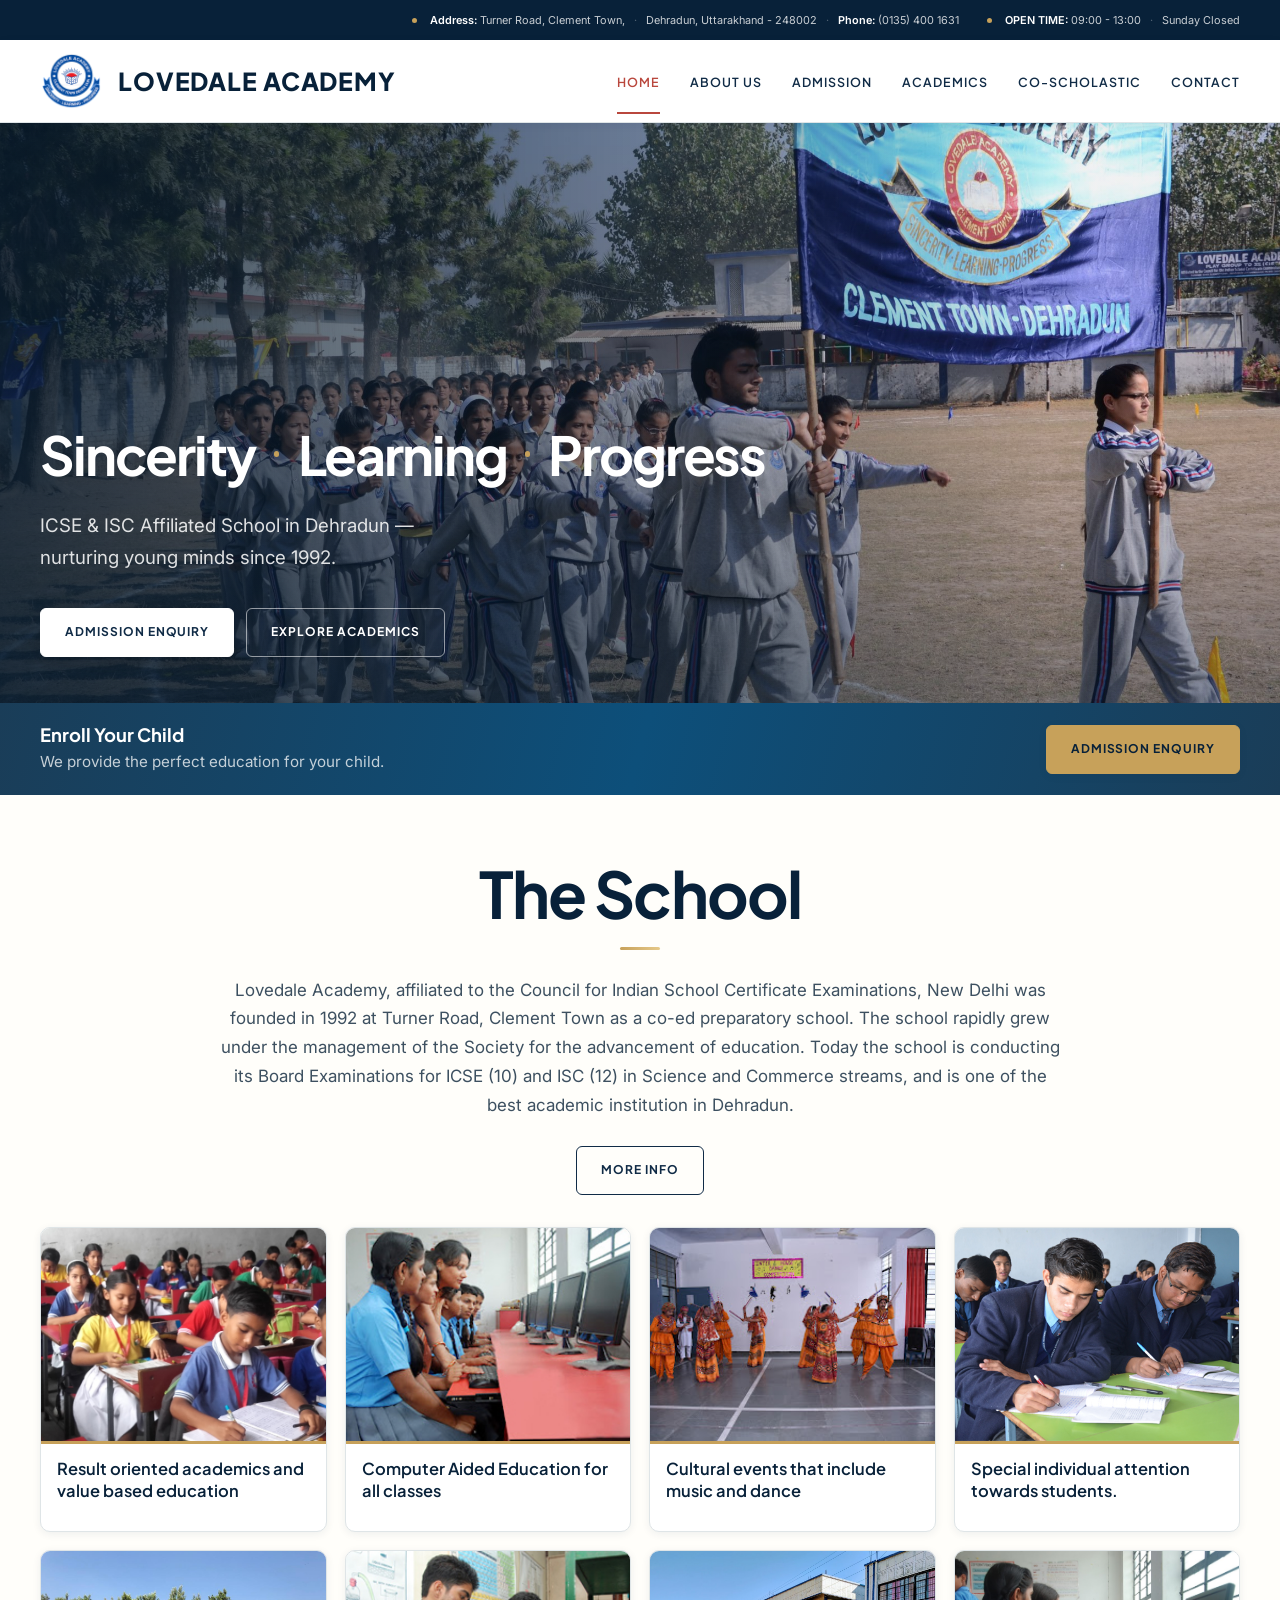
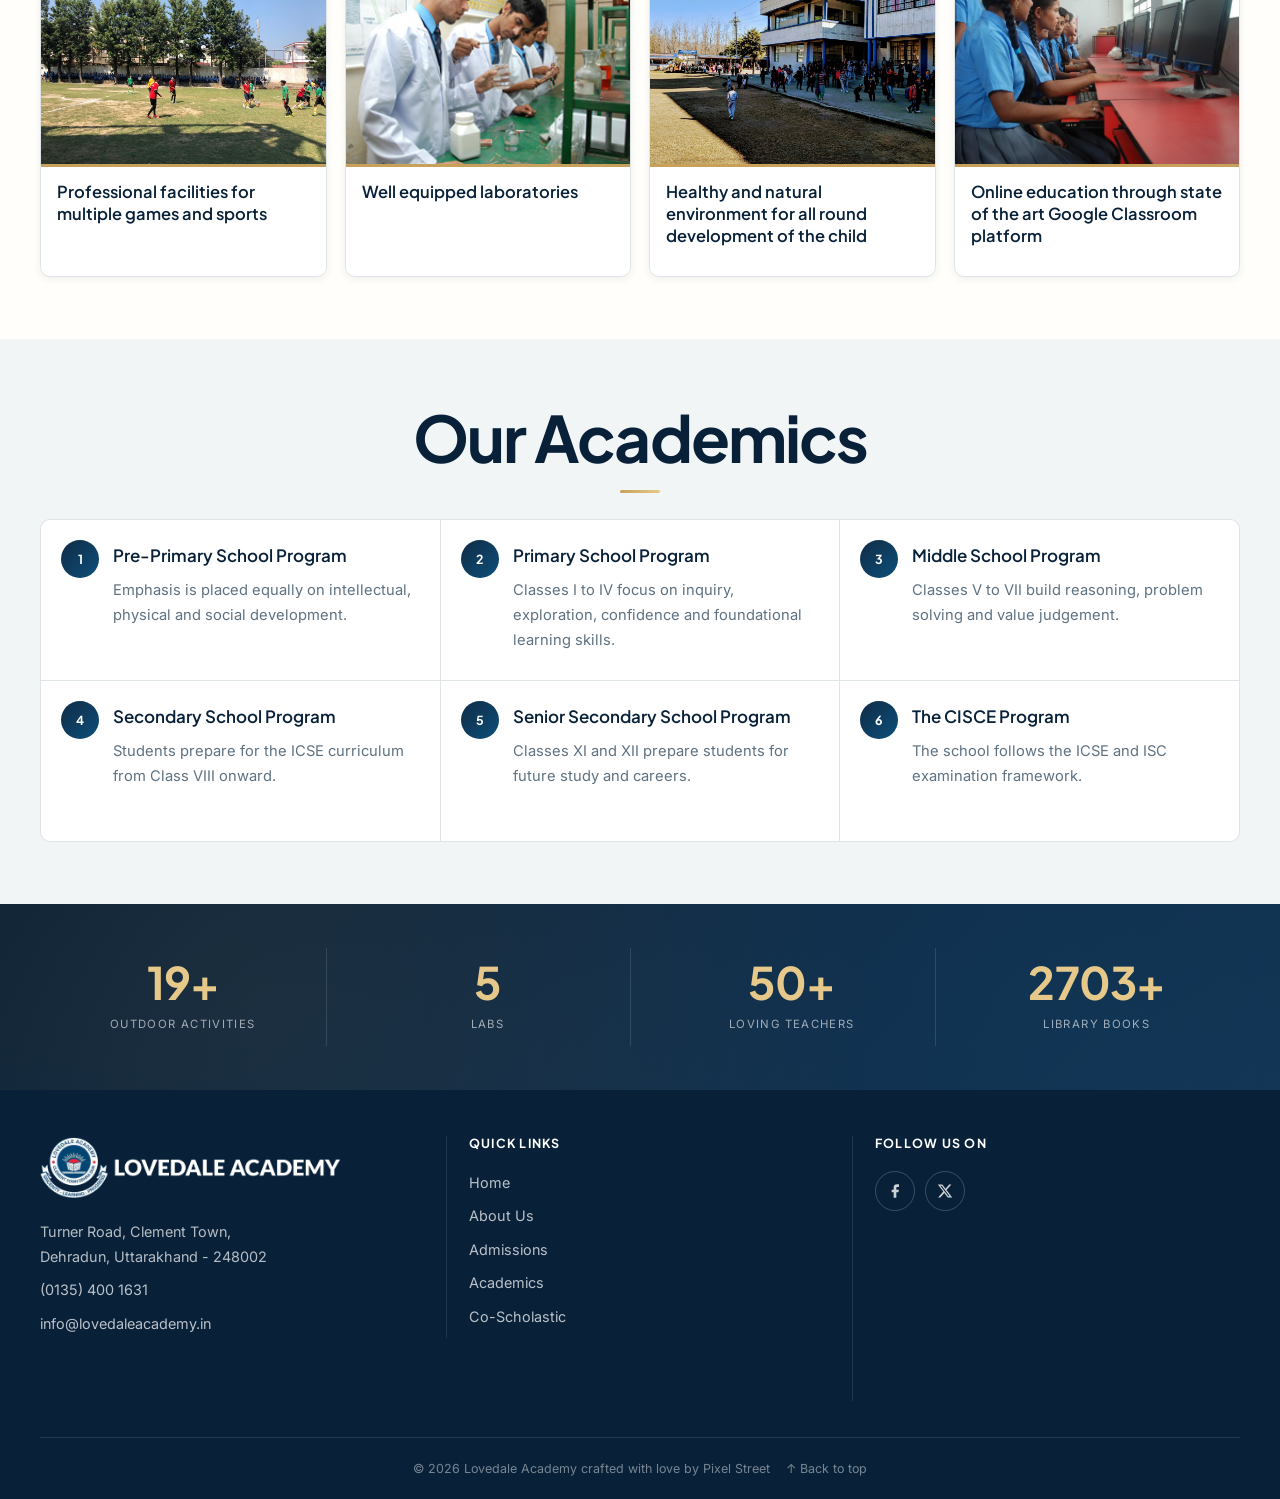
==== commit 36aad4e5: "Fix custom domain custom image loading: add root CNAME for lovedaleacademy.in, update all asset and " ====
--- a/index.html
+++ b/index.html
@@ -10,22 +10,22 @@
   <meta property="og:title" content="Lovedale Academy | Sincerity · Learning · Progress">
   <meta property="og:description" content="ICSE &amp; ISC affiliated school in Clement Town, Dehradun. Founded 1992. Admissions open.">
   <meta property="og:type" content="website">
-  <meta property="og:url" content="https://lovedaleac.github.io/website/">
-  <meta property="og:image" content="https://lovedaleac.github.io/website/assets/images/site/media/2022/07/sincerity-scaled.jpg">
+  <meta property="og:url" content="https://lovedaleacademy.in/">
+  <meta property="og:image" content="https://lovedaleacademy.in/assets/images/site/media/2022/07/sincerity-scaled.jpg">
   <!-- Favicon -->
-  <link rel="icon" type="image/png" sizes="32x32" href="assets/images/favicon-32.png">
-  <link rel="apple-touch-icon" sizes="180x180" href="assets/images/favicon.png">
+  <link rel="icon" type="image/png" sizes="32x32" href="/assets/images/favicon-32.png">
+  <link rel="apple-touch-icon" sizes="180x180" href="/assets/images/favicon.png">
   <!-- Performance -->
   <link rel="preconnect" href="https://fonts.googleapis.com">
   <link rel="preconnect" href="https://fonts.gstatic.com" crossorigin>
-  <link rel="preload" as="image" href="assets/images/site/media/2022/07/sincerity-scaled.jpg" fetchpriority="high">
-  <link rel="stylesheet" href="assets/css/lovedale.css?v=15">
+  <link rel="preload" as="image" href="/assets/images/site/media/2022/07/sincerity-scaled.jpg" fetchpriority="high">
+  <link rel="stylesheet" href="/assets/css/lovedale.css?v=15">
 </head>
 <body id="top">
   <header class="site-header">
     <div class="topbar">
       <div class="wrap">
-        <a class="top-logo" href="./" aria-label="Lovedale Academy home"><img src="assets/images/site/media/2022/04/lovedale-logo-full.png" alt="Lovedale Academy"></a>
+        <a class="top-logo" href="/" aria-label="Lovedale Academy home"><img src="/assets/images/site/media/2022/04/lovedale-logo-full.png" alt="Lovedale Academy"></a>
         <div class="top-widgets" aria-label="School contact details">
           <div class="header-widget address-widget">
             <span class="header-icon" aria-hidden="true"></span>
@@ -39,9 +39,9 @@
       </div>
     </div>
     <nav class="nav" aria-label="Main navigation"><div class="wrap">
-      <a class="brand" href="./"><img class="brand-mark" src="assets/images/favicon-512.png" alt="Lovedale Academy logo"><span class="brand-copy"><span class="brand-title">Lovedale Academy</span></span></a>
+      <a class="brand" href="/"><img class="brand-mark" src="/assets/images/favicon-512.png" alt="Lovedale Academy logo"><span class="brand-copy"><span class="brand-title">Lovedale Academy</span></span></a>
       <button class="nav-toggle" type="button" aria-expanded="false" aria-label="Open navigation"><span></span><span></span><span></span><span></span></button>
-      <ul class="menu"><li><a href="./" aria-current="page">Home</a></li><li><a href="about-us/">About Us</a></li><li><a href="admission/">Admission</a></li><li><a href="academics/">Academics</a></li><li><a href="co-scholastic/">Co-scholastic</a></li><li><a href="contact-us/">Contact</a></li></ul>
+      <ul class="menu"><li><a href="/" aria-current="page">Home</a></li><li><a href="/about-us/">About Us</a></li><li><a href="/admission/">Admission</a></li><li><a href="/academics/">Academics</a></li><li><a href="/co-scholastic/">Co-scholastic</a></li><li><a href="/contact-us/">Contact</a></li></ul>
     </div></nav>
   </header>
 
@@ -52,8 +52,8 @@
         <h1 class="motto" aria-label="Sincerity ⏺ Learning ⏺ Progress"><span class="motto-word">Sincerity</span><span class="motto-word">Learning</span><span class="motto-word">Progress</span></h1>
         <p class="hero-tagline">ICSE &amp; ISC Affiliated School in Dehradun &mdash;<br class="hero-br">nurturing young minds since 1992.</p>
         <div class="actions">
-          <a class="button" href="admission/">Admission Enquiry</a>
-          <a class="button outline" href="academics/">Explore Academics</a>
+          <a class="button" href="/admission/">Admission Enquiry</a>
+          <a class="button outline" href="/academics/">Explore Academics</a>
         </div>
       </div>
     </section>
@@ -64,7 +64,7 @@
           <h3>Enroll Your Child</h3>
           <p>We provide the perfect education for your child.</p>
         </div>
-        <a class="button" href="admission/">Admission Enquiry</a>
+        <a class="button" href="/admission/">Admission Enquiry</a>
       </div>
     </section>
 
@@ -74,17 +74,17 @@
       </div>
       <div class="school-intro reveal">
         <p>Lovedale Academy, affiliated to the Council for Indian School Certificate Examinations, New Delhi was founded in 1992 at Turner Road, Clement Town as a co-ed preparatory school. The school rapidly grew under the management of the Society for the advancement of education. Today the school is conducting its Board Examinations for ICSE (10) and ISC (12) in Science and Commerce streams, and is one of the best academic institution in Dehradun.</p>
-        <a class="button outline" href="about-us/">More Info</a>
+        <a class="button outline" href="/about-us/">More Info</a>
       </div>
         <div class="grid four">
-          <article class="card reveal reveal-delay-1"><img src="assets/images/site/media/2022/03/img-2.jpg" alt="Students in class"><div class="body"><h3>Result oriented academics and value based education</h3></div></article>
-          <article class="card reveal reveal-delay-2"><img src="assets/images/site/media/2022/06/image-3.jpg" alt="Computer lab"><div class="body"><h3>Computer Aided Education for all classes</h3></div></article>
-          <article class="card reveal reveal-delay-3"><img src="assets/images/site/media/2022/03/cultural.jpg" alt="Cultural event at Lovedale"><div class="body"><h3>Cultural events that include music and dance</h3></div></article>
-          <article class="card reveal reveal-delay-4"><img src="assets/images/site/media/2022/04/exam.jpg" alt="Students receiving attention"><div class="body"><h3>Special individual attention towards students.</h3></div></article>
-          <article class="card reveal reveal-delay-1"><img src="assets/images/site/media/2022/03/Untitled.jpg" alt="Sports at Lovedale"><div class="body"><h3>Professional facilities for multiple games and sports</h3></div></article>
-          <article class="card reveal reveal-delay-2"><img src="assets/images/site/media/2022/06/image-4.jpg" alt="Science laboratory"><div class="body"><h3>Well equipped laboratories</h3></div></article>
-          <article class="card reveal reveal-delay-3"><img src="assets/images/site/media/2022/03/the-school-img.jpg" alt="Lovedale campus"><div class="body"><h3>Healthy and natural environment for all round development of the child</h3></div></article>
-          <article class="card reveal reveal-delay-4"><img src="assets/images/site/media/2022/03/computer.jpg" alt="Online education"><div class="body"><h3>Online education through state of the art Google Classroom platform</h3></div></article>
+          <article class="card reveal reveal-delay-1"><img src="/assets/images/site/media/2022/03/img-2.jpg" alt="Students in class"><div class="body"><h3>Result oriented academics and value based education</h3></div></article>
+          <article class="card reveal reveal-delay-2"><img src="/assets/images/site/media/2022/06/image-3.jpg" alt="Computer lab"><div class="body"><h3>Computer Aided Education for all classes</h3></div></article>
+          <article class="card reveal reveal-delay-3"><img src="/assets/images/site/media/2022/03/cultural.jpg" alt="Cultural event at Lovedale"><div class="body"><h3>Cultural events that include music and dance</h3></div></article>
+          <article class="card reveal reveal-delay-4"><img src="/assets/images/site/media/2022/04/exam.jpg" alt="Students receiving attention"><div class="body"><h3>Special individual attention towards students.</h3></div></article>
+          <article class="card reveal reveal-delay-1"><img src="/assets/images/site/media/2022/03/Untitled.jpg" alt="Sports at Lovedale"><div class="body"><h3>Professional facilities for multiple games and sports</h3></div></article>
+          <article class="card reveal reveal-delay-2"><img src="/assets/images/site/media/2022/06/image-4.jpg" alt="Science laboratory"><div class="body"><h3>Well equipped laboratories</h3></div></article>
+          <article class="card reveal reveal-delay-3"><img src="/assets/images/site/media/2022/03/the-school-img.jpg" alt="Lovedale campus"><div class="body"><h3>Healthy and natural environment for all round development of the child</h3></div></article>
+          <article class="card reveal reveal-delay-4"><img src="/assets/images/site/media/2022/03/computer.jpg" alt="Online education"><div class="body"><h3>Online education through state of the art Google Classroom platform</h3></div></article>
         </div>
     </section>
 
@@ -117,7 +117,7 @@
   <footer class="footer"><div class="wrap">
     <div class="grid three">
       <div><h3>Lovedale Academy</h3><p>Turner Road, Clement Town,<br>Dehradun, Uttarakhand - 248002</p><p><a href="tel:+911354001631">(0135) 400 1631</a></p><p><a href="mailto:info@lovedaleacademy.in">info@lovedaleacademy.in</a></p></div>
-      <div><h3>Quick Links</h3><p><a href="./">Home</a></p><p><a href="about-us/">About Us</a></p><p><a href="admission/">Admissions</a></p><p><a href="academics/">Academics</a></p><p><a href="co-scholastic/">Co-Scholastic</a></p></div>
+      <div><h3>Quick Links</h3><p><a href="/">Home</a></p><p><a href="/about-us/">About Us</a></p><p><a href="/admission/">Admissions</a></p><p><a href="/academics/">Academics</a></p><p><a href="/co-scholastic/">Co-Scholastic</a></p></div>
       <div><h3>Follow Us On</h3><p class="social">
         <a href="https://www.facebook.com/pages/category/Private-School/Lovedale-Academy-206906786098849/" aria-label="Facebook" rel="noopener noreferrer" target="_blank">
           <svg viewBox="0 0 24 24" aria-hidden="true"><path d="M18 2h-3a5 5 0 0 0-5 5v3H7v4h3v8h4v-8h3l1-4h-4V7a1 1 0 0 1 1-1h3z"/></svg>
@@ -129,6 +129,6 @@
     </div>
     <div class="bottom">© 2026 Lovedale Academy crafted with love by Pixel Street <a class="back-to-top" href="#top">↑ Back to top</a></div>
   </div></footer>
-  <script src="assets/js/main.js"></script>
+  <script src="/assets/js/main.js"></script>
 </body>
 </html>
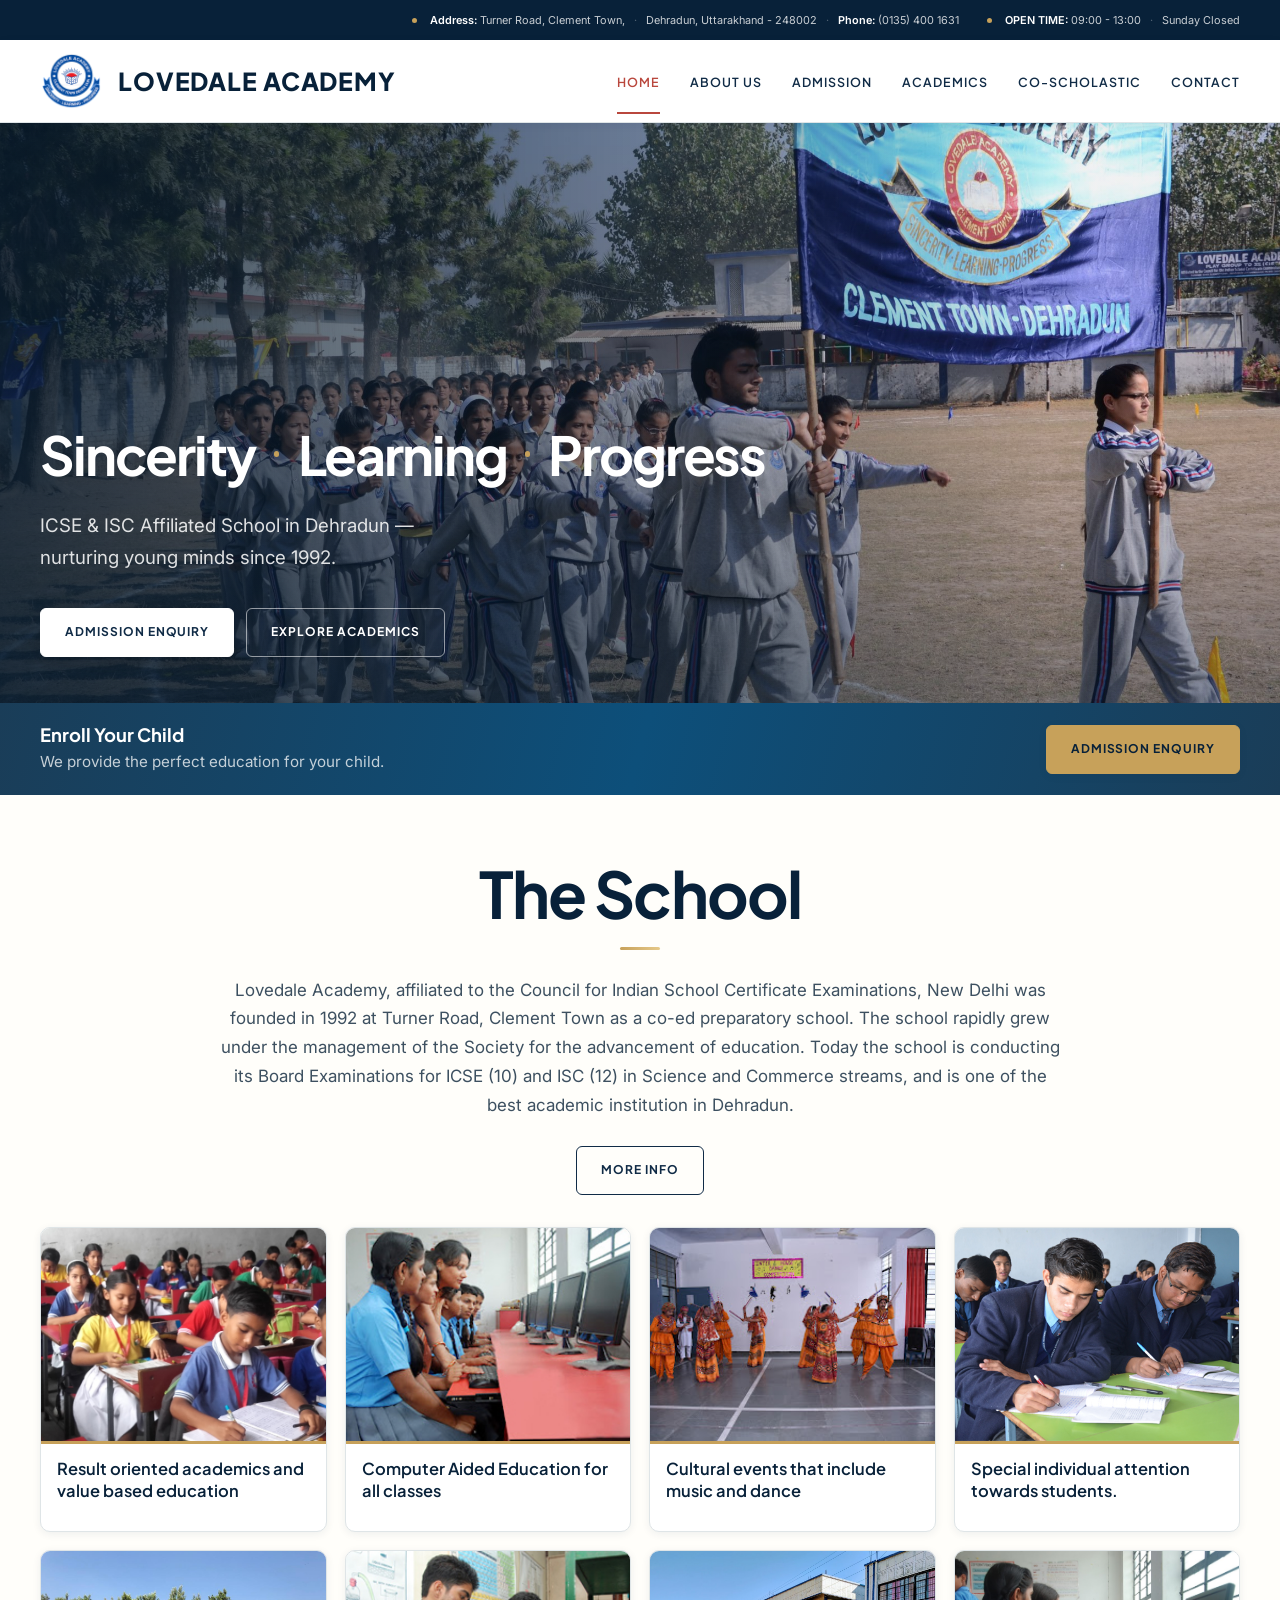
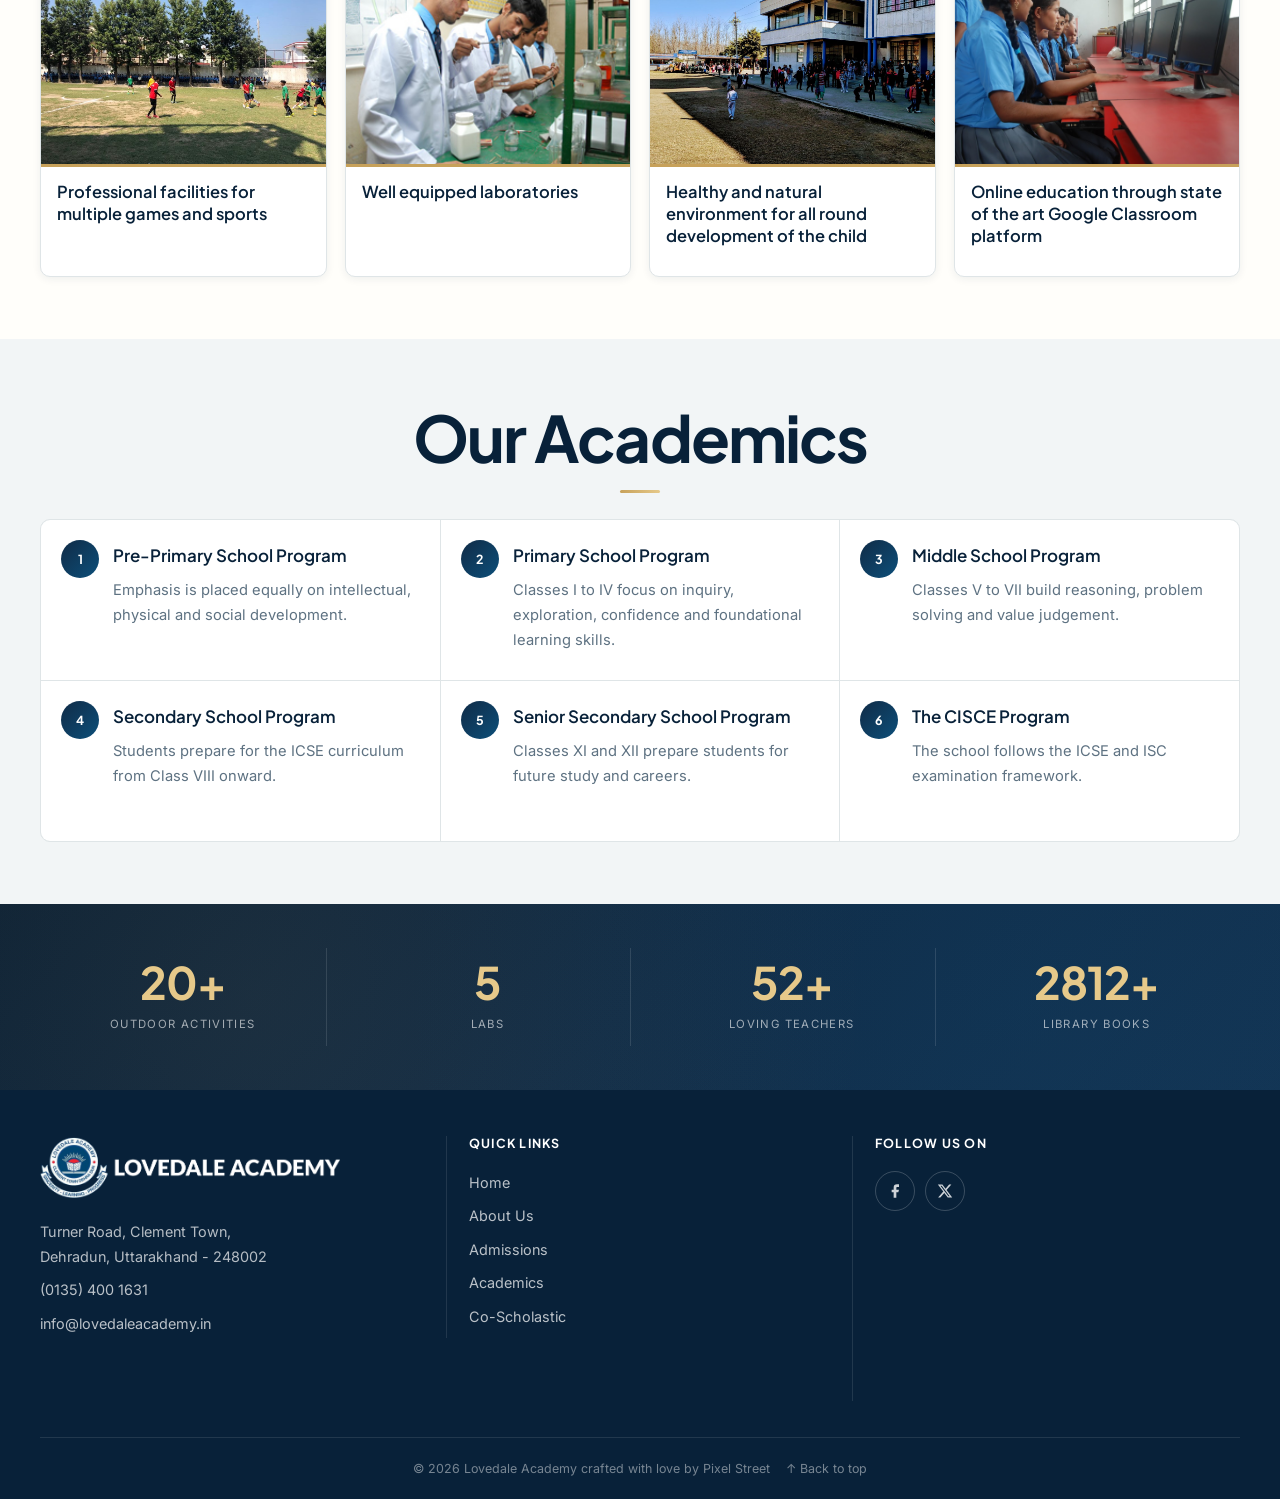
==== commit addab936: "Fix mobile hamburger menu visibility" ====
--- a/index.html
+++ b/index.html
@@ -19,7 +19,7 @@
   <link rel="preconnect" href="https://fonts.googleapis.com">
   <link rel="preconnect" href="https://fonts.gstatic.com" crossorigin>
   <link rel="preload" as="image" href="/assets/images/site/media/2022/07/sincerity-scaled.jpg" fetchpriority="high">
-  <link rel="stylesheet" href="/assets/css/lovedale.css?v=15">
+  <link rel="stylesheet" href="/assets/css/lovedale.css?v=16">
 </head>
 <body id="top">
   <header class="site-header">
--- a/assets/css/lovedale.css
+++ b/assets/css/lovedale.css
@@ -1321,13 +1321,21 @@
 
   .menu {
     position: fixed;
-    inset: 75px 0 0;
+    top: 75px;
+    right: 0;
+    bottom: auto;
+    left: 0;
+    z-index: 1;
+    height: calc(100vh - 75px);
+    height: calc(100dvh - 75px);
     display: flex;
     flex-direction: column;
     align-items: stretch;
     justify-content: flex-start;
     gap: 0;
     padding: 30px 24px;
+    overflow-y: auto;
+    overscroll-behavior: contain;
     background: var(--paper);
     opacity: 0;
     pointer-events: none;
